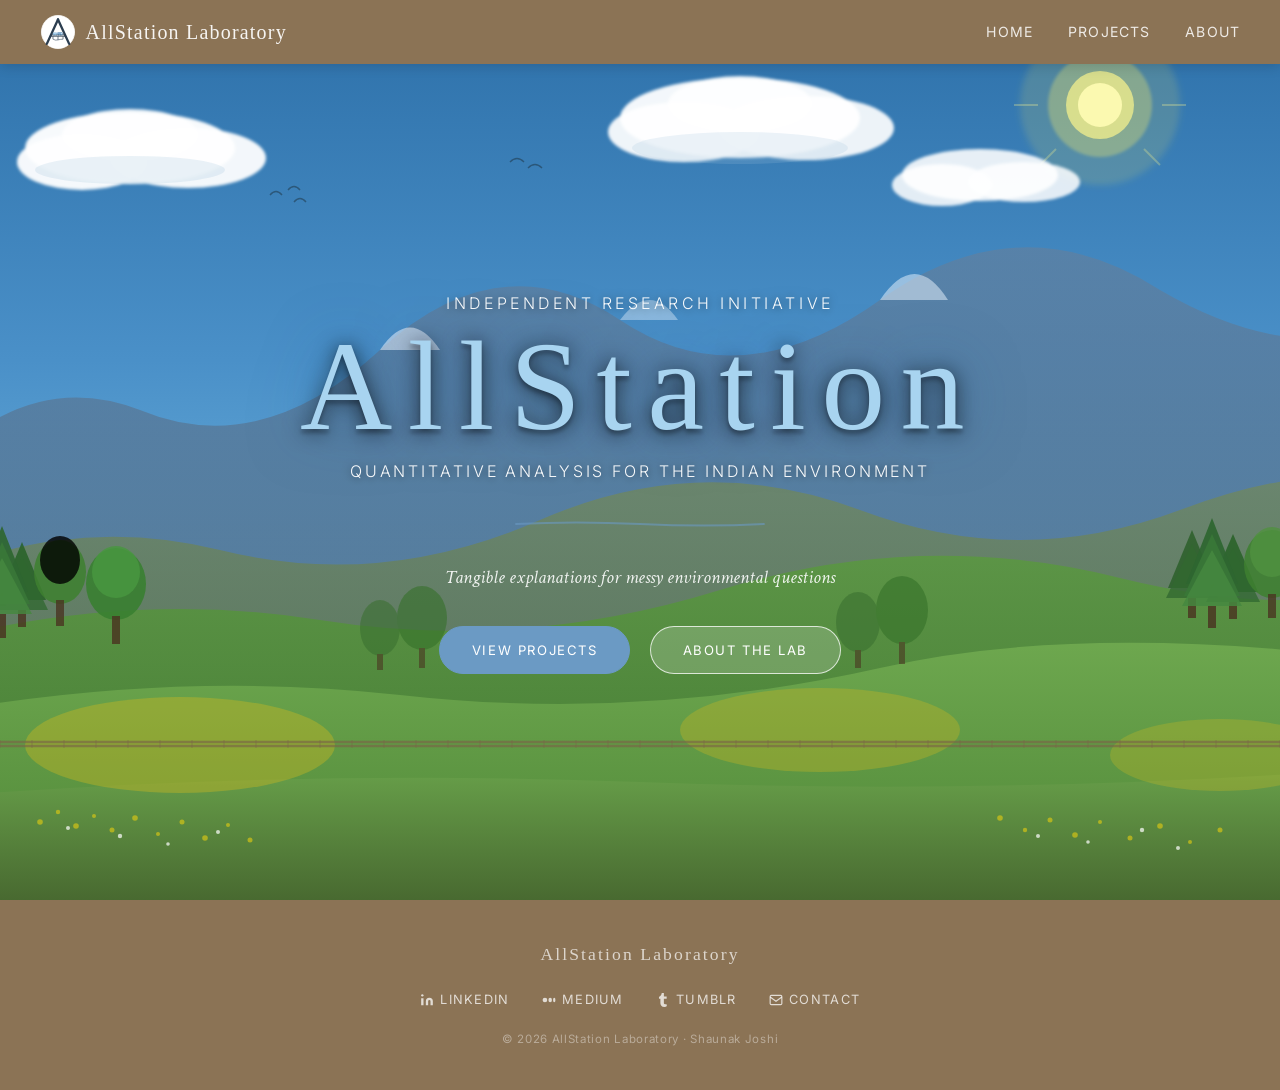
==== index.html @ c1045db7 "Initial commit - AllStation website" ====
<!DOCTYPE html>
<html lang="en">
<head>
  <meta charset="UTF-8">
  <meta name="viewport" content="width=device-width, initial-scale=1.0">
  <title>AllStation Laboratory — Quantitative Policy Analysis</title>
  <link rel="preconnect" href="https://fonts.googleapis.com">
  <link rel="preconnect" href="https://fonts.gstatic.com" crossorigin>
  <link href="https://fonts.googleapis.com/css2?family=Crimson+Text:ital,wght@0,400;0,600;1,400&family=Inter:wght@300;400;500&display=swap" rel="stylesheet">
  <style>/* ============================================
   ALLSTATION LABORATORY — Main Stylesheet
   ============================================ */

@import url('https://fonts.googleapis.com/css2?family=Crimson+Text:ital,wght@0,400;0,600;1,400&family=EB+Garamond:wght@300;400;500&family=Inter:wght@300;400;500&display=swap');

:root {
  --blue-primary:   #6B9AC4;
  --blue-light:     #A8C5E0;
  --blue-dark:      #4A7C9E;
  --blue-pale:      #E8F1F8;
  --brown-warm:     #8B7355;
  --brown-light:    #C4B5A0;
  --brown-pale:     #F5F0E8;
  --white:          #FFFFFF;
  --off-white:      #F8F9FA;
  --sand-beige:     #E8E3D5;
  --text-dark:      #2C3E50;
  --text-medium:    #546E7A;
  --text-light:     #7F9BA6;
  --nav-height:     64px;
  --max-width:      1200px;
  --radius:         8px;
  --shadow:         0 4px 20px rgba(0,0,0,0.08);
  --shadow-hover:   0 10px 32px rgba(107,154,196,0.22);
}

*, *::before, *::after { box-sizing: border-box; margin: 0; padding: 0; }
html { scroll-behavior: smooth; font-size: 16px; }
body {
  font-family: 'Crimson Text', Georgia, serif;
  color: var(--text-dark);
  background: transparent;
  overflow-x: hidden;
  line-height: 1.7;
}
a { color: inherit; text-decoration: none; }
img { max-width: 100%; display: block; }
::-webkit-scrollbar { width: 6px; }
::-webkit-scrollbar-track { background: var(--sand-beige); }
::-webkit-scrollbar-thumb { background: var(--blue-light); border-radius: 3px; }

/* ── NAVIGATION ── */
.navbar {
  position: fixed;
  top: 0; left: 0; right: 0;
  z-index: 100;
  height: var(--nav-height);
  background: var(--brown-warm);
  display: flex;
  align-items: center;
  justify-content: space-between;
  padding: 0 2.5rem;
  box-shadow: 0 2px 12px rgba(0,0,0,0.15);
}
.nav-logo {
  font-family: 'Times New Roman', serif;
  font-size: 1.25rem;
  font-weight: 400;
  color: rgba(255,255,255,0.92);
  letter-spacing: 0.06em;
  transition: opacity 0.3s;
}
.nav-logo:hover { opacity: 0.75; }
.nav-links { display: flex; gap: 2.2rem; align-items: center; }
.nav-links a {
  font-family: 'Inter', sans-serif;
  font-size: 0.88rem;
  font-weight: 400;
  letter-spacing: 0.08em;
  text-transform: uppercase;
  color: rgba(255,255,255,0.85);
  transition: color 0.25s;
  position: relative;
}
.nav-links a::after {
  content: '';
  position: absolute;
  bottom: -3px; left: 0; right: 0;
  height: 1px;
  background: rgba(255,255,255,0.6);
  transform: scaleX(0);
  transition: transform 0.25s;
}
.nav-links a:hover { color: #fff; }
.nav-links a:hover::after,
.nav-links a.active::after { transform: scaleX(1); }
.nav-links a.active { color: #fff; }
.hamburger { display: none; flex-direction: column; gap: 5px; cursor: pointer; padding: 4px; }
.hamburger span { display: block; width: 24px; height: 2px; background: rgba(255,255,255,0.9); border-radius: 2px; transition: all 0.3s; }
.hamburger.open span:nth-child(1) { transform: rotate(45deg) translate(5px, 5px); }
.hamburger.open span:nth-child(2) { opacity: 0; }
.hamburger.open span:nth-child(3) { transform: rotate(-45deg) translate(5px, -5px); }

/* ── LANDSCAPE BACKGROUND ── */
.landscape-bg {
  position: fixed; inset: 0; z-index: -2;
  background: linear-gradient(180deg,
    #b8d4e8 0%, #c9e0f0 15%,
    #d8ecd8 38%, #c8e0b8 55%,
    #b8d4a0 70%, #a8c888 85%, #98bc70 100%
  );
}
.landscape-svg {
  position: fixed; inset: 0; z-index: -1;
  width: 100%; height: 100%; opacity: 0.85;
}
.landscape-overlay {
  position: fixed; inset: 0; z-index: -1;
  background: rgba(0,0,0,0);
}

/* ── TRAIN ──
   Track sits at a fixed % from bottom.
   Train wheels sit ON the track (not above it).
   Home: track at 20% from bottom.
   Other pages: track at 10% from bottom.
*/
.train-track {
  position: fixed;
  left: 0; right: 0;
  height: 8px;
  z-index: 9;
  pointer-events: none;
}
/* train-container matches the track position exactly;
   the train SVG is positioned so wheels sit on the track line */
.train-container {
  position: fixed;
  left: 0;
  width: 100%;
  z-index: 10;
  pointer-events: none;
  overflow: hidden;
  /* height = train SVG height (75px) + a little room */
  height: 84px;
}
/* align bottom of train-container with top of track */
/* set per-page via inline style: bottom = track-bottom + 8px */

.train-wrapper {
  position: absolute;
  bottom: 0;           /* wheels at bottom of container = on the track */
  animation: trainJourney 16s ease-in-out forwards;
  opacity: 0;
}
@keyframes trainJourney {
  0%   { transform: translateX(-700px); opacity: 0; }
  4%   { opacity: 1; }
  93%  { opacity: 1; }
  100% { transform: translateX(calc(100vw + 700px)); opacity: 0; }
}

/* ── HOME HERO ── */
.home-page { min-height: 100vh; display: flex; flex-direction: column; }
.hero {
  flex: 1;
  display: flex; flex-direction: column;
  align-items: center; justify-content: center;
  min-height: 100vh;
  padding: var(--nav-height) 2rem 0;
  text-align: center;
  position: relative;
}
.hero-content {
  position: relative; z-index: 2;
  animation: fadeUp 1.2s ease both;
}
@keyframes fadeUp {
  from { opacity: 0; transform: translateY(28px); }
  to   { opacity: 1; transform: translateY(0); }
}
.allstation-title {
  font-family: 'Times New Roman', serif;
  font-size: clamp(4rem, 10vw, 8.5rem);
  font-weight: 300;
  color: #A8D4F0;
  letter-spacing: 0.12em;
  line-height: 1;
  margin-bottom: 0.5rem;
  text-shadow: 0 2px 20px rgba(0,0,0,0.7), 0 0 60px rgba(30,80,140,0.5), 0 4px 4px rgba(0,0,0,0.3);
}
.hero-subtitle {
  font-family: 'Inter', sans-serif;
  font-size: clamp(0.78rem, 1.8vw, 1rem);
  font-weight: 300;
  letter-spacing: 0.22em;
  text-transform: uppercase;
  color: rgba(255,255,255,0.95);
  text-shadow: 0 1px 8px rgba(0,0,0,0.55);
  margin-bottom: 0.35rem;
  animation: fadeUp 1.2s ease 0.2s both;
}
.hero-tagline {
  font-family: 'Crimson Text', serif;
  font-style: italic;
  font-size: 1.2rem;
  color: rgba(255,255,255,0.90);
  margin-top: 0.6rem;
  animation: fadeUp 1.2s ease 0.4s both;
}
.hero-divider { margin: 2rem auto; display: block; animation: fadeUp 1.2s ease 0.5s both; }
.hero-cta { display: flex; gap: 1.2rem; justify-content: center; flex-wrap: wrap; animation: fadeUp 1.2s ease 0.6s both; margin-top: 2rem; }
.btn {
  font-family: 'Inter', sans-serif;
  font-size: 0.82rem;
  letter-spacing: 0.12em;
  text-transform: uppercase;
  padding: 0.75rem 2rem;
  border-radius: 40px;
  border: 1.5px solid var(--blue-primary);
  transition: all 0.3s ease; cursor: pointer;
}
.btn-primary { background: var(--blue-primary); color: #fff; }
.btn-primary:hover { background: var(--blue-dark); border-color: var(--blue-dark); transform: translateY(-2px); box-shadow: 0 6px 18px rgba(107,154,196,0.4); }
.btn-secondary { background: rgba(255,255,255,0.18); color: #ffffff; border-color: rgba(255,255,255,0.75); backdrop-filter: blur(4px); }
.btn-secondary:hover { background: rgba(255,255,255,0.30); transform: translateY(-2px); border-color: #ffffff; }

/* ── PAGES ── */
.page-content { padding-top: calc(var(--nav-height) + 3rem); padding-bottom: 8rem; min-height: 100vh; }
.container {
  max-width: var(--max-width);
  margin: 0 auto;
  padding: 2.5rem 2.5rem 3rem;
  background: rgba(255,255,255,0.86);
  backdrop-filter: blur(10px);
  -webkit-backdrop-filter: blur(10px);
  border-radius: 14px;
  box-shadow: 0 6px 40px rgba(0,0,0,0.16);
}
.page-header { margin-bottom: 3.5rem; animation: fadeUp 0.8s ease both; }
.page-header h1 { font-family: 'Times New Roman', serif; font-size: clamp(2rem, 4vw, 3rem); font-weight: 400; color: var(--text-dark); margin-bottom: 0.5rem; }
.page-header .header-sub { font-family: 'Inter', sans-serif; font-size: 0.85rem; letter-spacing: 0.14em; text-transform: uppercase; color: var(--text-light); }
.wavy-underline { display: block; margin: 0.6rem 0 0; }

/* ── SECTION DIVIDER (for projects page sections) ── */
.section-divider {
  margin: 3.5rem 0 2.5rem;
  display: flex;
  align-items: center;
  gap: 1rem;
}
.section-divider h2 {
  font-family: 'Times New Roman', serif;
  font-size: clamp(1.4rem, 3vw, 2rem);
  font-weight: 400;
  color: var(--text-dark);
  white-space: nowrap;
}
.section-divider-line {
  flex: 1;
  height: 1px;
  background: linear-gradient(to right, var(--blue-light), transparent);
}
.section-tag {
  font-family: 'Inter', sans-serif;
  font-size: 0.7rem;
  letter-spacing: 0.14em;
  text-transform: uppercase;
  color: var(--blue-primary);
  background: var(--blue-pale);
  border: 1px solid var(--blue-light);
  padding: 0.2rem 0.65rem;
  border-radius: 20px;
}

/* ── PROJECT CARDS ── */
.projects-grid { display: grid; grid-template-columns: repeat(3, 1fr); gap: 2rem; }
.project-card {
  background: var(--white);
  border: 2px solid var(--blue-primary);
  border-radius: var(--radius);
  padding: 1.8rem;
  box-shadow: var(--shadow);
  transition: transform 0.3s ease, box-shadow 0.3s ease, border-color 0.3s;
  position: relative; overflow: hidden;
  animation: fadeUp 0.7s ease both;
}
.project-card::before {
  content: ''; position: absolute; inset: 0;
  background: linear-gradient(135deg, rgba(107,154,196,0.04) 0%, transparent 60%);
  pointer-events: none;
}
.project-card:hover { transform: translateY(-6px); box-shadow: var(--shadow-hover); border-color: var(--blue-dark); }
.project-image {
  width: 100%; height: 160px;
  background: var(--blue-pale); border-radius: 5px;
  margin-bottom: 1.2rem; overflow: hidden;
  display: flex; align-items: center; justify-content: center;
}
.project-image img { width: 100%; height: 100%; object-fit: cover; transition: transform 0.4s ease; }
.project-card:hover .project-image img { transform: scale(1.04); }
.project-meta { font-family: 'Inter', sans-serif; font-size: 0.72rem; letter-spacing: 0.12em; text-transform: uppercase; color: var(--blue-primary); margin-bottom: 0.5rem; }
.project-title { font-family: 'Times New Roman', serif; font-size: 1.12rem; font-weight: 400; color: var(--text-dark); margin-bottom: 0.7rem; line-height: 1.4; }
.project-summary { font-family: 'Crimson Text', serif; font-size: 0.98rem; color: var(--text-medium); line-height: 1.6; margin-bottom: 1rem; }
.project-finding { background: rgba(107,154,196,0.08); border-left: 3px solid var(--blue-primary); padding: 0.7rem 0.9rem; margin-bottom: 1.2rem; border-radius: 0 4px 4px 0; }
.project-finding strong { font-family: 'Inter', sans-serif; font-size: 0.7rem; letter-spacing: 0.1em; text-transform: uppercase; color: var(--blue-dark); display: block; margin-bottom: 0.25rem; }
.project-finding p { font-family: 'Crimson Text', serif; font-size: 0.95rem; color: var(--text-dark); line-height: 1.5; }
.read-more { font-family: 'Inter', sans-serif; font-size: 0.8rem; letter-spacing: 0.1em; text-transform: uppercase; color: var(--blue-dark); font-weight: 500; display: inline-flex; align-items: center; gap: 0.4rem; transition: gap 0.25s, color 0.25s; }
.read-more:hover { color: var(--blue-primary); gap: 0.7rem; }
.project-card.placeholder { border-style: dashed; border-color: var(--brown-light); background: var(--brown-pale); display: flex; flex-direction: column; align-items: center; justify-content: center; text-align: center; min-height: 280px; color: var(--text-light); }
.placeholder-icon { font-size: 2.5rem; margin-bottom: 1rem; opacity: 0.5; }
.project-card.placeholder .project-title { color: var(--text-light); font-style: italic; }

/* Article cards (slightly different style - warm toned) */
.articles-grid { display: grid; grid-template-columns: repeat(3, 1fr); gap: 1.6rem; }
.article-card {
  background: var(--white);
  border: 1.5px solid var(--brown-light);
  border-radius: var(--radius);
  padding: 1.5rem;
  box-shadow: 0 2px 12px rgba(0,0,0,0.06);
  transition: transform 0.3s ease, box-shadow 0.3s ease;
  animation: fadeUp 0.7s ease both;
}
.article-card:hover { transform: translateY(-4px); box-shadow: 0 8px 24px rgba(139,115,85,0.18); }
.article-meta { font-family: 'Inter', sans-serif; font-size: 0.7rem; letter-spacing: 0.12em; text-transform: uppercase; color: var(--brown-warm); margin-bottom: 0.5rem; }
.article-title { font-family: 'Times New Roman', serif; font-size: 1.08rem; font-weight: 400; color: var(--text-dark); margin-bottom: 0.6rem; line-height: 1.45; }
.article-summary { font-family: 'Crimson Text', serif; font-size: 0.95rem; color: var(--text-medium); line-height: 1.6; margin-bottom: 1rem; }
.article-link { font-family: 'Inter', sans-serif; font-size: 0.78rem; letter-spacing: 0.1em; text-transform: uppercase; color: var(--brown-warm); font-weight: 500; display: inline-flex; align-items: center; gap: 0.4rem; transition: gap 0.25s, color 0.25s; }
.article-link:hover { color: var(--text-dark); gap: 0.7rem; }

/* ── ABOUT PAGE ── */
.about-section { margin-bottom: 4rem; animation: fadeUp 0.8s ease both; }
.about-section h2 { font-family: 'Times New Roman', serif; font-size: clamp(1.6rem, 3vw, 2.2rem); font-weight: 400; color: var(--text-dark); margin-bottom: 0.4rem; }
.about-section p { font-family: 'Crimson Text', serif; font-size: 1.08rem; color: var(--text-medium); line-height: 1.85; max-width: 68ch; margin-bottom: 1.1rem; }
.about-divider { border: none; border-top: 1px solid var(--sand-beige); margin: 3.5rem 0; }
.about-creator { display: grid; grid-template-columns: 240px 1fr; gap: 3rem; align-items: start; }
.creator-photo { width: 100%; aspect-ratio: 3/4; border-radius: var(--radius); overflow: hidden; background: var(--blue-pale); border: 2px solid var(--blue-light); box-shadow: var(--shadow); display: flex; align-items: center; justify-content: center; }
.creator-photo img { width: 100%; height: 100%; object-fit: cover; }
.photo-placeholder { font-size: 4rem; opacity: 0.35; user-select: none; }
.creator-links { display: flex; flex-direction: column; gap: 0.5rem; margin-top: 1.5rem; }
.creator-link { font-family: 'Inter', sans-serif; font-size: 0.82rem; letter-spacing: 0.06em; color: var(--blue-dark); display: flex; align-items: center; gap: 0.5rem; transition: color 0.2s, gap 0.2s; }
.creator-link:hover { color: var(--blue-primary); gap: 0.8rem; }
.highlight-box { background: var(--blue-pale); border: 1px solid var(--blue-light); border-radius: var(--radius); padding: 1.2rem 1.5rem; margin: 1.5rem 0; }
.highlight-box p { font-style: italic; color: var(--blue-dark); margin: 0; }

/* ── FOOTER ── */
.footer { background: var(--brown-warm); color: rgba(255,255,255,0.85); padding: 2.5rem 2rem; text-align: center; position: relative; z-index: 5; }
.footer-inner { max-width: var(--max-width); margin: 0 auto; display: flex; flex-direction: column; align-items: center; gap: 1.2rem; }
.footer-brand { font-family: 'Times New Roman', serif; font-size: 1.1rem; letter-spacing: 0.12em; color: rgba(255,255,255,0.7); }
.social-links { display: flex; gap: 2rem; align-items: center; flex-wrap: wrap; justify-content: center; }
.social-links a { font-family: 'Inter', sans-serif; font-size: 0.8rem; letter-spacing: 0.1em; text-transform: uppercase; color: rgba(255,255,255,0.75); display: flex; align-items: center; gap: 0.4rem; transition: color 0.25s; }
.social-links a:hover { color: #fff; }
.footer-copy { font-family: 'Inter', sans-serif; font-size: 0.72rem; letter-spacing: 0.06em; color: rgba(255,255,255,0.4); }

/* ── SCROLL REVEAL ── */
.reveal { opacity: 0; transform: translateY(20px); transition: opacity 0.7s ease, transform 0.7s ease; }
.reveal.visible { opacity: 1; transform: translateY(0); }

/* ── RESPONSIVE ── */
@media (max-width: 1024px) {
  .projects-grid { grid-template-columns: repeat(2, 1fr); }
  .articles-grid  { grid-template-columns: repeat(2, 1fr); }
  .about-creator  { grid-template-columns: 200px 1fr; gap: 2rem; }
}
@media (max-width: 768px) {
  .nav-links { display: none; position: fixed; top: var(--nav-height); left: 0; right: 0; background: var(--brown-warm); flex-direction: column; padding: 1.5rem 2rem; gap: 1.5rem; box-shadow: 0 8px 20px rgba(0,0,0,0.15); }
  .nav-links.open { display: flex; }
  .hamburger { display: flex; }
  .projects-grid { grid-template-columns: 1fr; }
  .articles-grid  { grid-template-columns: 1fr; }
  .about-creator  { grid-template-columns: 1fr; }
  .creator-photo  { width: 160px; aspect-ratio: 1/1; margin: 0 auto; }
}
@media (max-width: 480px) {
  .hero-cta { flex-direction: column; align-items: center; }
  .btn { width: 100%; max-width: 240px; text-align: center; justify-content: center; }
  .navbar { padding: 0 1.2rem; }
  .container { padding: 0 1.2rem; }
  .page-content { padding-top: calc(var(--nav-height) + 2rem); }
}

/* ── TRAIN FIXES ── */
/* Track: fixed only on homepage; absolute (at page bottom) on inner pages.
   Controlled via .track-fixed vs .track-absolute classes. */
.train-track {
  left: 0; right: 0;
  height: 8px;
  z-index: 9;
  pointer-events: none;
}
.track-fixed   { position: fixed;    bottom: 18%; }
.track-absolute { position: absolute; bottom: 100px; }  /* sits above footer */

/* Train container always matches track */
.train-container {
  left: 0; width: 100%;
  z-index: 10; pointer-events: none;
  overflow: visible;   /* allow SVG shadow to show */
  height: 90px;
}
.train-fixed    { position: fixed;    bottom: calc(18% + 8px); }
.train-absolute { position: absolute; bottom: 108px; }

/* Wrapper starts hidden, JS drives it */
.train-wrapper {
  position: absolute;
  bottom: 0;
  left: 0;
  will-change: transform;
  /* NO CSS animation here — JS handles it via requestAnimationFrame */
}

/* Richer landscape overlay — less washed out */
.landscape-overlay {
  position: fixed; inset: 0; z-index: -1;
  background: rgba(0,0,0,0);
}
</style>
</head>
<body style="overflow:hidden;height:100vh">
  <div class="landscape-bg" style="background:linear-gradient(180deg,#1A5490 0%,#3278B8 18%,#60A045 42%,#4A8830 62%,#387020 80%,#285810 100%)"></div>
  <svg class="landscape-svg" viewBox="0 0 1440 900" preserveAspectRatio="xMidYMid slice"
       xmlns="http://www.w3.org/2000/svg" style="opacity:1">
    <defs>
      <linearGradient id="skyG" x1="0" y1="0" x2="0" y2="1">
        <stop offset="0%"   stop-color="#2C6FA8"/>
        <stop offset="40%"  stop-color="#4A90C8"/>
        <stop offset="75%"  stop-color="#72B8E0"/>
        <stop offset="100%" stop-color="#A8D4B8"/>
      </linearGradient>
      <linearGradient id="mtn1" x1="0" y1="0" x2="0" y2="1">
        <stop offset="0%"   stop-color="#6080A0"/>
        <stop offset="100%" stop-color="#405870"/>
      </linearGradient>
      <linearGradient id="mtn2" x1="0" y1="0" x2="0" y2="1">
        <stop offset="0%"   stop-color="#708860"/>
        <stop offset="100%" stop-color="#506840"/>
      </linearGradient>
      <linearGradient id="hill1" x1="0" y1="0" x2="0" y2="1">
        <stop offset="0%"   stop-color="#5A9840"/>
        <stop offset="100%" stop-color="#3D7828"/>
      </linearGradient>
      <linearGradient id="hill2" x1="0" y1="0" x2="0" y2="1">
        <stop offset="0%"   stop-color="#70AA50"/>
        <stop offset="100%" stop-color="#508838"/>
      </linearGradient>
      <linearGradient id="fgrd" x1="0" y1="0" x2="0" y2="1">
        <stop offset="0%"   stop-color="#68A04A"/>
        <stop offset="100%" stop-color="#486830"/>
      </linearGradient>
      <filter id="sfblur"><feGaussianBlur stdDeviation="1.5"/></filter>
      <filter id="mblur"><feGaussianBlur stdDeviation="3"/></filter>
    </defs>

    <!-- SKY -->
    <rect width="1440" height="900" fill="url(#skyG)"/>

    <!-- SUN -->
    <circle cx="1180" cy="105" r="80" fill="rgba(255,235,80,0.14)" filter="url(#mblur)"/>
    <circle cx="1180" cy="105" r="52" fill="rgba(255,240,100,0.30)" filter="url(#sfblur)"/>
    <circle cx="1180" cy="105" r="34" fill="rgba(255,248,140,0.68)"/>
    <circle cx="1180" cy="105" r="22" fill="rgba(255,252,180,0.90)"/>
    <!-- Sun rays -->
    <g stroke="rgba(255,248,140,0.28)" stroke-width="2" transform="translate(1180,105)">
      <line x1="0" y1="-62" x2="0" y2="-85"/>
      <line x1="44" y1="-44" x2="60" y2="-60"/>
      <line x1="62" y1="0"  x2="86" y2="0"/>
      <line x1="44" y1="44" x2="60" y2="60"/>
      <line x1="-44" y1="44" x2="-60" y2="60"/>
      <line x1="-62" y1="0" x2="-86" y2="0"/>
      <line x1="-44" y1="-44" x2="-60" y2="-60"/>
    </g>

    <!-- CLOUDS — crisp, bright, well-defined -->
    <g filter="url(#sfblur)">
      <!-- Cloud A: large left -->
      <ellipse cx="210" cy="148" rx="105" ry="36" fill="white" opacity="0.96"/>
      <ellipse cx="162" cy="162" rx="65"  ry="28" fill="white" opacity="0.95"/>
      <ellipse cx="268" cy="158" rx="78"  ry="30" fill="white" opacity="0.94"/>
      <ellipse cx="210" cy="135" rx="68"  ry="26" fill="white" opacity="0.90"/>
      <!-- Cloud B: right of centre -->
      <ellipse cx="820" cy="118" rx="120" ry="40" fill="white" opacity="0.94"/>
      <ellipse cx="764" cy="132" rx="76"  ry="30" fill="white" opacity="0.92"/>
      <ellipse cx="886" cy="128" rx="88"  ry="32" fill="white" opacity="0.91"/>
      <ellipse cx="820" cy="104" rx="72"  ry="28" fill="white" opacity="0.88"/>
      <!-- Cloud C: far right smaller -->
      <ellipse cx="1060" cy="175" rx="78" ry="26" fill="white" opacity="0.88"/>
      <ellipse cx="1022" cy="185" rx="50" ry="21" fill="white" opacity="0.86"/>
      <ellipse cx="1104" cy="182" rx="56" ry="20" fill="white" opacity="0.85"/>
    </g>
    <!-- Cloud shadow/depth (unblurred base) -->
    <ellipse cx="210" cy="170" rx="95" ry="14" fill="rgba(160,195,220,0.22)"/>
    <ellipse cx="820" cy="148" rx="108" ry="16" fill="rgba(160,195,220,0.20)"/>

    <!-- DISTANT MOUNTAINS -->
    <path d="M-20 510 Q90 360 220 410 Q340 460 460 350 Q580 240 700 320
             Q820 400 960 300 Q1100 200 1240 290 Q1360 360 1460 330 L1460 900 L-20 900 Z"
          fill="url(#mtn1)" opacity="0.72"/>
    <!-- Snow caps -->
    <path d="M460 350 Q490 305 520 350 Z" fill="rgba(235,245,255,0.55)"/>
    <path d="M960 300 Q995 248 1028 300 Z" fill="rgba(235,245,255,0.50)"/>
    <path d="M700 320 Q730 280 758 320 Z" fill="rgba(235,245,255,0.40)"/>

    <!-- MIDDLE HILLS -->
    <path d="M-20 590 Q140 510 300 550 Q460 590 620 520 Q780 450 940 510
             Q1100 570 1260 510 Q1380 465 1460 480 L1460 900 L-20 900 Z"
          fill="url(#mtn2)" opacity="0.78"/>
    <path d="M-20 650 Q200 588 400 620 Q600 652 800 590 Q1000 528 1200 578
             Q1350 615 1460 590 L1460 900 L-20 900 Z"
          fill="url(#hill1)" opacity="0.85"/>

    <!-- FOREGROUND HILLS -->
    <path d="M-20 720 Q240 668 480 695 Q720 722 960 668 Q1160 622 1460 660
             L1460 900 L-20 900 Z"
          fill="url(#hill2)" opacity="0.90"/>

    <!-- GROUND -->
    <path d="M-20 800 Q360 768 720 782 Q1080 796 1460 768 L1460 900 L-20 900 Z"
          fill="url(#fgrd)" opacity="0.95"/>

    <!-- WILDFLOWER FIELDS (deeper yellow) -->
    <ellipse cx="260"  cy="745" rx="155" ry="48" fill="rgba(210,185,30,0.38)"/>
    <ellipse cx="900"  cy="730" rx="140" ry="42" fill="rgba(210,185,30,0.32)"/>
    <ellipse cx="1300" cy="755" rx="110" ry="36" fill="rgba(210,185,30,0.28)"/>
    <!-- Wildflower texture: dots -->
    <g fill="rgba(220,200,20,0.65)">
      <circle cx="120" cy="822" r="2.8"/><circle cx="138" cy="812" r="2.2"/>
      <circle cx="156" cy="826" r="2.8"/><circle cx="174" cy="816" r="2"/>
      <circle cx="192" cy="830" r="2.5"/><circle cx="215" cy="818" r="2.8"/>
      <circle cx="238" cy="834" r="2"/><circle cx="262" cy="822" r="2.5"/>
      <circle cx="285" cy="838" r="2.8"/><circle cx="308" cy="825" r="2"/>
      <circle cx="330" cy="840" r="2.5"/><circle cx="1080" cy="818" r="2.8"/>
      <circle cx="1105" cy="830" r="2.2"/><circle cx="1130" cy="820" r="2.5"/>
      <circle cx="1155" cy="835" r="2.8"/><circle cx="1180" cy="822" r="2"/>
      <circle cx="1210" cy="838" r="2.5"/><circle cx="1240" cy="826" r="2.8"/>
      <circle cx="1270" cy="842" r="2"/><circle cx="1300" cy="830" r="2.5"/>
    </g>
    <g fill="rgba(255,255,255,0.70)">
      <circle cx="148" cy="828" r="2"/><circle cx="200" cy="836" r="2.2"/>
      <circle cx="248" cy="844" r="1.8"/><circle cx="298" cy="832" r="2"/>
      <circle cx="1118" cy="836" r="2"/><circle cx="1168" cy="842" r="1.8"/>
      <circle cx="1222" cy="830" r="2.2"/><circle cx="1258" cy="848" r="2"/>
    </g>

    <!-- LEFT TREE CLUSTER (detailed) -->
    <g transform="translate(40,548)">
      <!-- Background pines -->
      <polygon points="22,-10 44,48 0,48"    fill="#2A5E28" opacity="0.82"/>
      <polygon points="22,4   46,58 -2,58"   fill="#336830" opacity="0.78"/>
      <rect x="18" y="58" width="8" height="20" fill="#4A3220" opacity="0.80"/>
      <polygon points="62,-6  86,52 38,52"   fill="#246022" opacity="0.80"/>
      <polygon points="62,8   88,62 36,62"   fill="#306830" opacity="0.76"/>
      <rect x="58" y="62" width="8" height="17" fill="#4A3220" opacity="0.80"/>
      <!-- Tall foreground pine -->
      <polygon points="42,-22 68,44 16,44"   fill="#2E6630" opacity="0.92"/>
      <polygon points="42,-6  70,56 14,56"   fill="#3A7838" opacity="0.88"/>
      <polygon points="42,10  72,66 12,66"   fill="#468840" opacity="0.84"/>
      <rect x="38" y="66" width="8" height="24" fill="#4A3220" opacity="0.82"/>
      <!-- Deciduous -->
      <ellipse cx="100" cy="24" rx="26" ry="32" fill="#3E8030" opacity="0.86"/>
      <ellipse cx="100" cy="12" rx="20" ry="24" fill="#50924" opacity="0.80"/>
      <rect x="96" y="52" width="8" height="26" fill="#4A3220" opacity="0.78"/>
    </g>
    <g transform="translate(168,562)">
      <ellipse cx="28" cy="22" rx="30" ry="36" fill="#388030" opacity="0.88"/>
      <ellipse cx="28" cy="10" rx="24" ry="26" fill="#489840" opacity="0.82"/>
      <rect x="24" y="54" width="8" height="28" fill="#4A3220" opacity="0.80"/>
    </g>

    <!-- RIGHT TREE CLUSTER -->
    <g transform="translate(1248,538)">
      <polygon points="24,-8  48,50 0,50"    fill="#2A5E28" opacity="0.82"/>
      <polygon points="24,6   50,60 -2,60"   fill="#336830" opacity="0.78"/>
      <rect x="20" y="60" width="8" height="20" fill="#4A3220" opacity="0.80"/>
      <polygon points="65,-4  90,54 40,54"   fill="#246022" opacity="0.80"/>
      <polygon points="65,10  92,64 38,64"   fill="#306830" opacity="0.76"/>
      <rect x="61" y="64" width="8" height="17" fill="#4A3220" opacity="0.80"/>
      <polygon points="44,-20 70,46 18,46"   fill="#2E6630" opacity="0.92"/>
      <polygon points="44,-4  72,58 16,58"   fill="#3A7838" opacity="0.88"/>
      <polygon points="44,12  74,68 14,68"   fill="#468840" opacity="0.84"/>
      <rect x="40" y="68" width="8" height="22" fill="#4A3220" opacity="0.82"/>
      <ellipse cx="104" cy="26" rx="28" ry="34" fill="#3E8030" opacity="0.86"/>
      <ellipse cx="104" cy="14" rx="22" ry="25" fill="#509240" opacity="0.80"/>
      <rect x="100" y="56" width="8" height="24" fill="#4A3220" opacity="0.78"/>
    </g>
    <g transform="translate(1368,558)">
      <ellipse cx="24" cy="20" rx="26" ry="32" fill="#388030" opacity="0.88"/>
      <ellipse cx="24" cy="9"  rx="20" ry="23" fill="#489840" opacity="0.82"/>
      <rect x="20" y="48" width="8" height="26" fill="#4A3220" opacity="0.80"/>
    </g>

    <!-- MID-DISTANCE TREES (hazy silhouettes) -->
    <g opacity="0.58">
      <ellipse cx="460" cy="628" rx="20" ry="28" fill="#3A7030"/>
      <rect x="457" y="654" width="6" height="16" fill="#4A3220"/>
      <ellipse cx="502" cy="618" rx="25" ry="32" fill="#347028"/>
      <rect x="499" y="648" width="6" height="20" fill="#4A3220"/>
      <ellipse cx="938" cy="622" rx="22" ry="30" fill="#3A7030"/>
      <rect x="935" y="650" width="6" height="18" fill="#4A3220"/>
      <ellipse cx="982" cy="610" rx="26" ry="34" fill="#347028"/>
      <rect x="979" y="642" width="6" height="22" fill="#4A3220"/>
    </g>

    <!-- BIRDS -->
    <g stroke="#1A2830" stroke-width="1.4" fill="none" opacity="0.45">
      <path d="M350 195 Q356 188 362 195"/>
      <path d="M368 190 Q374 183 380 190"/>
      <path d="M374 202 Q380 195 386 202"/>
      <path d="M590 162 Q597 155 604 162"/>
      <path d="M608 168 Q615 161 622 168"/>
    </g>
  </svg>
  <div class="landscape-overlay"></div>
  <nav class="navbar">
    <a class="nav-logo" href="index.html" style="display:flex;align-items:center;gap:0.6rem;">
      <svg xmlns="http://www.w3.org/2000/svg" viewBox="0 0 100 100" width="36" height="36" style="flex-shrink:0">
          <circle cx="50" cy="50" r="46" fill="white" stroke="rgba(255,255,255,0.85)" stroke-width="2.5"/>
          <line x1="50" y1="15" x2="19" y2="83" stroke="#2C3E50" stroke-width="6.5" stroke-linecap="round"/>
          <line x1="50" y1="15" x2="81" y2="83" stroke="#2C3E50" stroke-width="6.5" stroke-linecap="round"/>
          <line x1="29" y1="58" x2="71" y2="58" stroke="#2C3E50" stroke-width="2.5" stroke-linecap="round"/>
          <line x1="29" y1="62" x2="71" y2="62" stroke="#2C3E50" stroke-width="2" stroke-linecap="round"/>
          <line x1="36" y1="62" x2="36" y2="70" stroke="#2C3E50" stroke-width="1.8"/>
          <line x1="50" y1="62" x2="50" y2="72" stroke="#2C3E50" stroke-width="1.8"/>
          <line x1="64" y1="62" x2="64" y2="70" stroke="#2C3E50" stroke-width="1.8"/>
          <path d="M36 70 Q43 74 50 72 Q57 70 64 70" fill="none" stroke="#2C3E50" stroke-width="1.5"/>
          <rect x="48" y="51" width="14" height="7" rx="1.5" fill="#6B9AC4"/>
          <path d="M62 52.5 Q65 54.5 65 55 Q65 55.5 62 57.5 Z" fill="#5888B0"/>
          <rect x="58" y="52.5" width="3.5" height="3.5" rx="0.8" fill="rgba(200,235,255,0.85)"/>
          <rect x="48" y="54.5" width="14" height="1.2" fill="rgba(255,255,255,0.4)"/>
          <circle cx="52" cy="58" r="1.5" fill="#3A6280"/>
          <circle cx="58" cy="58" r="1.5" fill="#3A6280"/>
          <rect x="36" y="51.5" width="11" height="6.5" rx="1.2" fill="#90BADA"/>
          <rect x="38" y="52.8" width="3" height="3" rx="0.6" fill="rgba(200,235,255,0.75)"/>
          <rect x="42.5" y="52.8" width="3" height="3" rx="0.6" fill="rgba(200,235,255,0.75)"/>
          <circle cx="39" cy="58" r="1.4" fill="#3A6280"/>
          <circle cx="45" cy="58" r="1.4" fill="#3A6280"/>
          <rect x="47" y="54.2" width="1" height="1.8" rx="0.3" fill="#5A8AB8"/>
        </svg>
      <span>AllStation Laboratory</span>
    </a>
    <div class="nav-links">
      <a href="index.html">Home</a>
      <a href="projects.html">Projects</a>
      <a href="about.html">About</a>
    </div>
    <div class="hamburger" aria-label="Menu" role="button" tabindex="0">
      <span></span><span></span><span></span>
    </div>
  </nav>
  <div class="train-track track-fixed">
    <svg viewBox="0 0 1440 8" preserveAspectRatio="none"
         xmlns="http://www.w3.org/2000/svg" width="100%" height="8">
      <line x1="0" y1="2" x2="1440" y2="2" stroke="#7A6548" stroke-width="2.5" opacity="0.65"/>
      <line x1="0" y1="6" x2="1440" y2="6" stroke="#7A6548" stroke-width="2.5" opacity="0.65"/>
      <g stroke="#7A6548" stroke-width="1.5" opacity="0.4">
        <line x1="0" y1="0" x2="0" y2="8"/>
        <line x1="36" y1="0" x2="36" y2="8"/>
        <line x1="72" y1="0" x2="72" y2="8"/>
        <line x1="108" y1="0" x2="108" y2="8"/>
        <line x1="144" y1="0" x2="144" y2="8"/>
        <line x1="180" y1="0" x2="180" y2="8"/>
        <line x1="216" y1="0" x2="216" y2="8"/>
        <line x1="252" y1="0" x2="252" y2="8"/>
        <line x1="288" y1="0" x2="288" y2="8"/>
        <line x1="324" y1="0" x2="324" y2="8"/>
        <line x1="360" y1="0" x2="360" y2="8"/>
        <line x1="396" y1="0" x2="396" y2="8"/>
        <line x1="432" y1="0" x2="432" y2="8"/>
        <line x1="468" y1="0" x2="468" y2="8"/>
        <line x1="504" y1="0" x2="504" y2="8"/>
        <line x1="540" y1="0" x2="540" y2="8"/>
        <line x1="576" y1="0" x2="576" y2="8"/>
        <line x1="612" y1="0" x2="612" y2="8"/>
        <line x1="648" y1="0" x2="648" y2="8"/>
        <line x1="684" y1="0" x2="684" y2="8"/>
        <line x1="720" y1="0" x2="720" y2="8"/>
        <line x1="756" y1="0" x2="756" y2="8"/>
        <line x1="792" y1="0" x2="792" y2="8"/>
        <line x1="828" y1="0" x2="828" y2="8"/>
        <line x1="864" y1="0" x2="864" y2="8"/>
        <line x1="900" y1="0" x2="900" y2="8"/>
        <line x1="936" y1="0" x2="936" y2="8"/>
        <line x1="972" y1="0" x2="972" y2="8"/>
        <line x1="1008" y1="0" x2="1008" y2="8"/>
        <line x1="1044" y1="0" x2="1044" y2="8"/>
        <line x1="1080" y1="0" x2="1080" y2="8"/>
        <line x1="1116" y1="0" x2="1116" y2="8"/>
        <line x1="1152" y1="0" x2="1152" y2="8"/>
        <line x1="1188" y1="0" x2="1188" y2="8"/>
        <line x1="1224" y1="0" x2="1224" y2="8"/>
        <line x1="1260" y1="0" x2="1260" y2="8"/>
        <line x1="1296" y1="0" x2="1296" y2="8"/>
        <line x1="1332" y1="0" x2="1332" y2="8"/>
        <line x1="1368" y1="0" x2="1368" y2="8"/>
        <line x1="1404" y1="0" x2="1404" y2="8"/>
        <line x1="1440" y1="0" x2="1440" y2="8"/>
      </g>
    </svg>
  </div>
  <div class="train-container train-fixed">
    <div class="train-wrapper">
      <svg viewBox="0 0 520 75" width="520" height="75"
           xmlns="http://www.w3.org/2000/svg" style="overflow:visible">
        <!-- Drop shadow under whole train -->
        <ellipse cx="260" cy="74" rx="240" ry="4.5" fill="rgba(0,0,0,0.12)"/>

        <!-- ══ LOCOMOTIVE (x=372 → x=518) ══ -->
        <rect x="372" y="10" width="130" height="48" rx="6" fill="#5A8AB8"/>
        <!-- Nose -->
        <path d="M502 14 Q526 28 526 34 Q526 42 502 56 Z" fill="#4A7CAA"/>
        <!-- Cab window -->
        <rect x="488" y="16" width="14" height="20" rx="3"
              fill="rgba(195,228,255,0.82)" stroke="rgba(255,255,255,0.55)" stroke-width="1.2"/>
        <!-- Body stripe -->
        <rect x="372" y="33" width="130" height="6" rx="1" fill="rgba(255,255,255,0.30)"/>
        <!-- Headlight -->
        <circle cx="524" cy="32" r="5" fill="rgba(255,244,170,0.95)"/>
        <circle cx="524" cy="32" r="3" fill="rgba(255,252,210,1)"/>
        <!-- Pantograph -->
        <line x1="418" y1="10" x2="406" y2="1" stroke="rgba(255,255,255,0.7)" stroke-width="2"/>
        <line x1="418" y1="10" x2="430" y2="1" stroke="rgba(255,255,255,0.7)" stroke-width="2"/>
        <line x1="406" y1="1"  x2="430" y2="1" stroke="rgba(255,255,255,0.8)" stroke-width="2"/>
        <!-- Underframe -->
        <rect x="374" y="55" width="126" height="7" rx="2" fill="#3D6A9A"/>
        <!-- Loco wheels — bottom of wheel at y=72 → center y=63, r=9 -->
        <circle cx="396" cy="63" r="10" fill="#2E5272" stroke="rgba(255,255,255,0.28)" stroke-width="2"/>
        <circle cx="396" cy="63" r="4.5" fill="#5A8AB8"/>
        <circle cx="480" cy="63" r="10" fill="#2E5272" stroke="rgba(255,255,255,0.28)" stroke-width="2"/>
        <circle cx="480" cy="63" r="4.5" fill="#5A8AB8"/>
        <!-- Coupling right to loco -->
        <rect x="368" y="33" width="4" height="6" rx="1" fill="#6A90B5"/>

        <!-- ══ CARRIAGE 1 (x=248 → x=364) ══ -->
        <rect x="250" y="13" width="114" height="44" rx="4" fill="#90BADA"/>
        <rect x="257" y="20" width="18" height="16" rx="2"
              fill="rgba(195,228,255,0.74)" stroke="rgba(255,255,255,0.5)" stroke-width="1"/>
        <rect x="281" y="20" width="18" height="16" rx="2"
              fill="rgba(195,228,255,0.74)" stroke="rgba(255,255,255,0.5)" stroke-width="1"/>
        <rect x="305" y="20" width="18" height="16" rx="2"
              fill="rgba(195,228,255,0.74)" stroke="rgba(255,255,255,0.5)" stroke-width="1"/>
        <rect x="329" y="20" width="16" height="16" rx="2"
              fill="rgba(195,228,255,0.65)" stroke="rgba(255,255,255,0.4)" stroke-width="1"/>
        <rect x="250" y="37" width="114" height="5" rx="1" fill="rgba(90,138,184,0.45)"/>
        <rect x="252" y="54" width="110" height="6" rx="2" fill="#70A2C2"/>
        <circle cx="272" cy="64" r="9" fill="#2E5272" stroke="rgba(255,255,255,0.25)" stroke-width="1.8"/>
        <circle cx="272" cy="64" r="4" fill="#5A8AB8"/>
        <circle cx="344" cy="64" r="9" fill="#2E5272" stroke="rgba(255,255,255,0.25)" stroke-width="1.8"/>
        <circle cx="344" cy="64" r="4" fill="#5A8AB8"/>
        <rect x="246" y="34" width="4" height="6" rx="1" fill="#6A90B5"/>

        <!-- ══ CARRIAGE 2 (x=128 → x=244) ══ -->
        <rect x="130" y="13" width="114" height="44" rx="4" fill="#90BADA"/>
        <rect x="137" y="20" width="18" height="16" rx="2"
              fill="rgba(195,228,255,0.74)" stroke="rgba(255,255,255,0.5)" stroke-width="1"/>
        <rect x="161" y="20" width="18" height="16" rx="2"
              fill="rgba(195,228,255,0.74)" stroke="rgba(255,255,255,0.5)" stroke-width="1"/>
        <rect x="185" y="20" width="18" height="16" rx="2"
              fill="rgba(195,228,255,0.74)" stroke="rgba(255,255,255,0.5)" stroke-width="1"/>
        <rect x="209" y="20" width="16" height="16" rx="2"
              fill="rgba(195,228,255,0.65)" stroke="rgba(255,255,255,0.4)" stroke-width="1"/>
        <rect x="130" y="37" width="114" height="5" rx="1" fill="rgba(90,138,184,0.45)"/>
        <rect x="132" y="54" width="110" height="6" rx="2" fill="#70A2C2"/>
        <circle cx="152" cy="64" r="9" fill="#2E5272" stroke="rgba(255,255,255,0.25)" stroke-width="1.8"/>
        <circle cx="152" cy="64" r="4" fill="#5A8AB8"/>
        <circle cx="224" cy="64" r="9" fill="#2E5272" stroke="rgba(255,255,255,0.25)" stroke-width="1.8"/>
        <circle cx="224" cy="64" r="4" fill="#5A8AB8"/>
        <rect x="126" y="34" width="4" height="6" rx="1" fill="#6A90B5"/>

        <!-- ══ CARRIAGE 3 / TAIL (x=6 → x=122) ══ -->
        <rect x="8" y="13" width="114" height="44" rx="4" fill="#88B4D4"/>
        <!-- Rounded tail end -->
        <path d="M8 13 Q-8 13 -8 35 Q-8 57 8 57 Z" fill="#78A8CC"/>
        <rect x="15" y="20" width="18" height="16" rx="2"
              fill="rgba(195,228,255,0.74)" stroke="rgba(255,255,255,0.5)" stroke-width="1"/>
        <rect x="39" y="20" width="18" height="16" rx="2"
              fill="rgba(195,228,255,0.74)" stroke="rgba(255,255,255,0.5)" stroke-width="1"/>
        <rect x="63" y="20" width="18" height="16" rx="2"
              fill="rgba(195,228,255,0.74)" stroke="rgba(255,255,255,0.5)" stroke-width="1"/>
        <rect x="87" y="20" width="16" height="16" rx="2"
              fill="rgba(195,228,255,0.65)" stroke="rgba(255,255,255,0.4)" stroke-width="1"/>
        <rect x="8"  y="37" width="114" height="5" rx="1" fill="rgba(90,138,184,0.45)"/>
        <rect x="10" y="54" width="110" height="6" rx="2" fill="#68A0C0"/>
        <circle cx="30"  cy="64" r="9" fill="#2E5272" stroke="rgba(255,255,255,0.25)" stroke-width="1.8"/>
        <circle cx="30"  cy="64" r="4" fill="#5A8AB8"/>
        <circle cx="102" cy="64" r="9" fill="#2E5272" stroke="rgba(255,255,255,0.25)" stroke-width="1.8"/>
        <circle cx="102" cy="64" r="4" fill="#5A8AB8"/>
      </svg>
    </div>
  </div>
  <main class="hero">
    <div class="hero-content">
      <p class="hero-subtitle">Independent Research Initiative</p>
      <h1 class="allstation-title">AllStation</h1>
      <p class="hero-subtitle" style="margin-top:0.3rem;letter-spacing:0.18em;">
        Quantitative Analysis for the Indian Environment
      </p>
      <svg class="hero-divider" viewBox="0 0 260 12" width="260" height="12">
        <path d="M 6 6 Q 65 3, 130 6 T 254 6" stroke="#6B9AC4" stroke-width="1.8"
              fill="none" stroke-linecap="round" opacity="0.6"/>
      </svg>
      <p class="hero-tagline">Tangible explanations for messy environmental questions</p>
      <div class="hero-cta">
        <a href="projects.html" class="btn btn-primary">View Projects</a>
        <a href="about.html"    class="btn btn-secondary">About the Lab</a>
      </div>
    </div>
  </main>
  <footer class="footer">
    <div class="footer-inner">
      <span class="footer-brand">AllStation Laboratory</span>
      <div class="social-links">
        <a href="https://www.linkedin.com/in/shaunak-joshi-84492a279/" target="_blank" rel="noopener">
          <svg width="14" height="14" viewBox="0 0 24 24" fill="currentColor"><path d="M16 8a6 6 0 016 6v7h-4v-7a2 2 0 00-2-2 2 2 0 00-2 2v7h-4v-7a6 6 0 016-6zM2 9h4v12H2z"/><circle cx="4" cy="4" r="2"/></svg>
          LinkedIn
        </a>
        <a href="https://medium.com/@shaunak.joshi_62540" target="_blank" rel="noopener">
          <svg width="14" height="14" viewBox="0 0 24 24" fill="currentColor"><circle cx="5" cy="12" r="4"/><ellipse cx="14" cy="12" rx="3" ry="4"/><ellipse cx="21" cy="12" rx="2" ry="4"/></svg>
          Medium
        </a>
        <a href="https://www.tumblr.com/blog/sj-the-great" target="_blank" rel="noopener">
          <svg width="14" height="14" viewBox="0 0 24 24" fill="currentColor"><path d="M14.563 24c-5.093 0-7.031-3.756-7.031-6.411V9.747H5.116V6.648c3.63-1.313 4.512-4.596 4.71-6.469C9.84.051 9.941 0 9.99 0h3.517v6.114h4.801v3.633h-4.82v7.47c.012 1.020.439 2.017 2.088 1.978a5.86 5.86 0 0 0 2.141-.486l1.024 3.569A10.85 10.85 0 0 1 14.563 24z"/></svg>
          Tumblr
        </a>
        <a href="mailto:shaunakjoshi777@gmail.com">
          <svg width="14" height="14" viewBox="0 0 24 24" fill="none" stroke="currentColor" stroke-width="2"><rect x="2" y="4" width="20" height="16" rx="2"/><path d="M2 7l10 7 10-7"/></svg>
          Contact
        </a>
      </div>
      <p class="footer-copy">© 2026 AllStation Laboratory · Shaunak Joshi</p>
    </div>
  </footer>
  <script>
document.addEventListener('DOMContentLoaded', () => {
  // Active nav
  const page = window.location.pathname.split('/').pop() || 'index.html';
  document.querySelectorAll('.nav-links a').forEach(a => {
    if (a.getAttribute('href') === page) a.classList.add('active');
  });
  // Hamburger
  const ham = document.querySelector('.hamburger');
  const nav = document.querySelector('.nav-links');
  if (ham && nav) {
    ham.addEventListener('click', () => { ham.classList.toggle('open'); nav.classList.toggle('open'); });
    nav.querySelectorAll('a').forEach(a => a.addEventListener('click', () => {
      ham.classList.remove('open'); nav.classList.remove('open');
    }));
  }
  // Scroll reveal
  const revealEls = document.querySelectorAll('.reveal');
  if (revealEls.length) {
    const obs = new IntersectionObserver(entries => {
      entries.forEach(e => { if (e.isIntersecting) { e.target.classList.add('visible'); obs.unobserve(e.target); }});
    }, { threshold: 0.08, rootMargin: '0px 0px -30px 0px' });
    revealEls.forEach(el => obs.observe(el));
  }
  // Train
  initTrain();
});

function initTrain() {
  const wrapper = document.querySelector('.train-wrapper');
  if (!wrapper) return;

  const TRAIN_W = 520;   // px width of the train SVG
  const SPEED   = 260;   // px per second
  const GAP_MIN = 15000; // ms between runs
  const GAP_RND = 10000;

  let raf = null;
  let startTime = null;
  let totalDist = 0;

  function startRun() {
    totalDist  = window.innerWidth + TRAIN_W * 2;
    startTime  = null;
    wrapper.style.opacity   = '0';
    wrapper.style.transform = `translateX(-${TRAIN_W}px)`;
    raf = requestAnimationFrame(step);
  }

  function step(ts) {
    if (!startTime) startTime = ts;
    const elapsed = (ts - startTime) / 1000; // seconds
    const x = -TRAIN_W + elapsed * SPEED;

    // Fade in at start, fade out near end
    const endX = window.innerWidth + TRAIN_W * 0.4;
    let opacity = 1;
    const fadeInEnd  = TRAIN_W * 0.8;
    const fadeOutStart = endX - TRAIN_W * 0.8;
    if (x < -TRAIN_W + fadeInEnd)   opacity = Math.max(0, (x + TRAIN_W) / fadeInEnd);
    if (x > fadeOutStart)            opacity = Math.max(0, (endX - x) / (TRAIN_W * 0.8));

    wrapper.style.transform = `translateX(${x}px)`;
    wrapper.style.opacity   = opacity;

    if (x < endX) {
      raf = requestAnimationFrame(step);
    } else {
      wrapper.style.opacity = '0';
      cancelAnimationFrame(raf);
      setTimeout(startRun, GAP_MIN + Math.random() * GAP_RND);
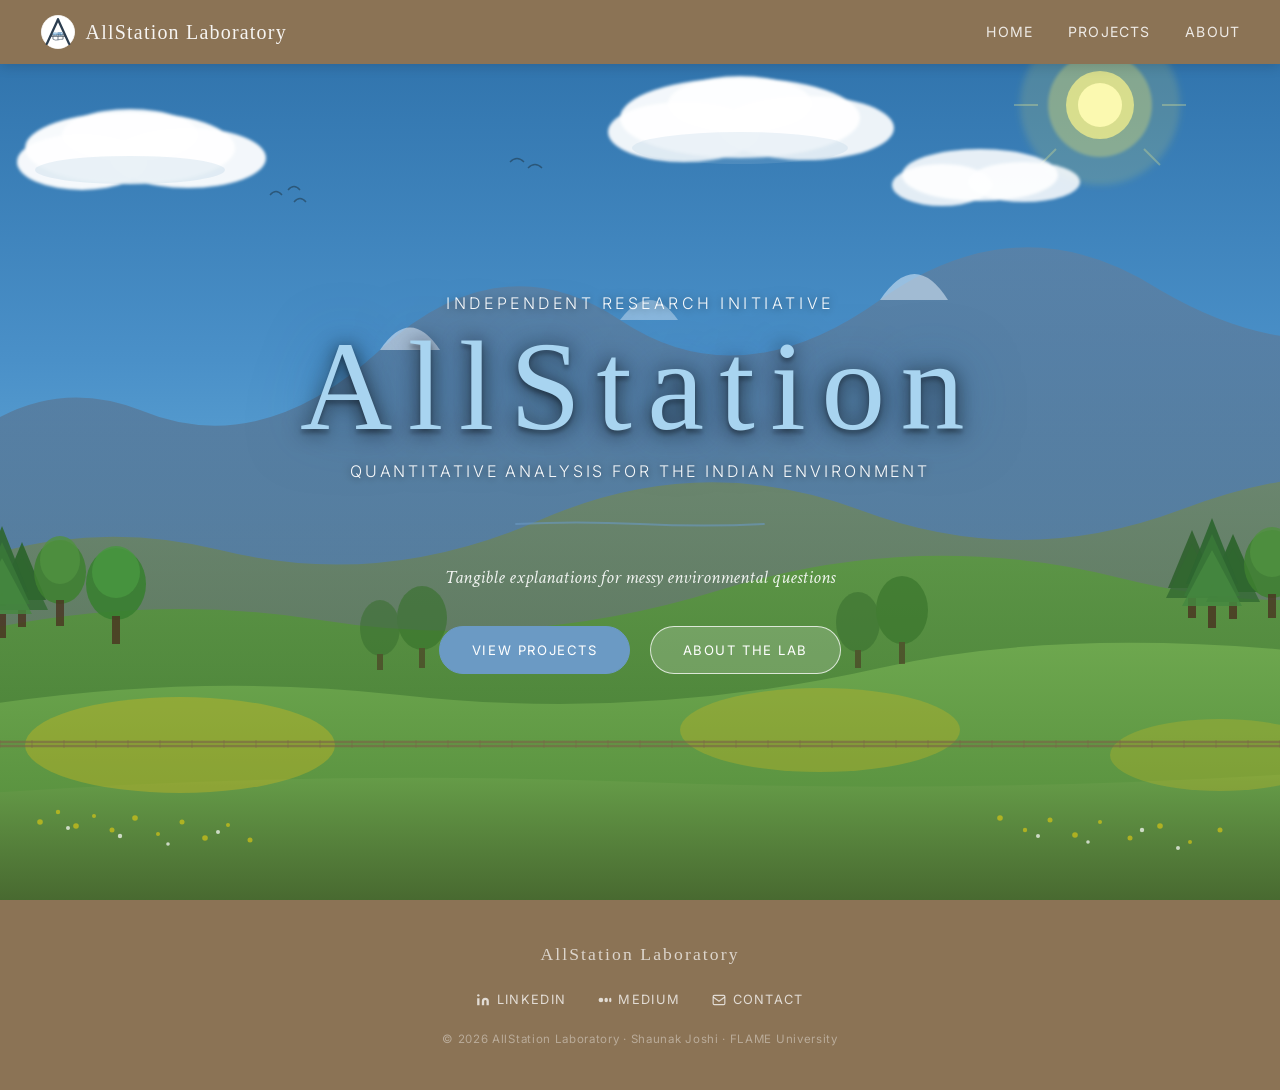
==== commit 5c629648: "Added external CSS, Fixed tree spot" ====
--- a/index.html
+++ b/index.html
@@ -7,416 +7,7 @@
   <link rel="preconnect" href="https://fonts.googleapis.com">
   <link rel="preconnect" href="https://fonts.gstatic.com" crossorigin>
   <link href="https://fonts.googleapis.com/css2?family=Crimson+Text:ital,wght@0,400;0,600;1,400&family=Inter:wght@300;400;500&display=swap" rel="stylesheet">
-  <style>/* ============================================
-   ALLSTATION LABORATORY — Main Stylesheet
-   ============================================ */
-
-@import url('https://fonts.googleapis.com/css2?family=Crimson+Text:ital,wght@0,400;0,600;1,400&family=EB+Garamond:wght@300;400;500&family=Inter:wght@300;400;500&display=swap');
-
-:root {
-  --blue-primary:   #6B9AC4;
-  --blue-light:     #A8C5E0;
-  --blue-dark:      #4A7C9E;
-  --blue-pale:      #E8F1F8;
-  --brown-warm:     #8B7355;
-  --brown-light:    #C4B5A0;
-  --brown-pale:     #F5F0E8;
-  --white:          #FFFFFF;
-  --off-white:      #F8F9FA;
-  --sand-beige:     #E8E3D5;
-  --text-dark:      #2C3E50;
-  --text-medium:    #546E7A;
-  --text-light:     #7F9BA6;
-  --nav-height:     64px;
-  --max-width:      1200px;
-  --radius:         8px;
-  --shadow:         0 4px 20px rgba(0,0,0,0.08);
-  --shadow-hover:   0 10px 32px rgba(107,154,196,0.22);
-}
-
-*, *::before, *::after { box-sizing: border-box; margin: 0; padding: 0; }
-html { scroll-behavior: smooth; font-size: 16px; }
-body {
-  font-family: 'Crimson Text', Georgia, serif;
-  color: var(--text-dark);
-  background: transparent;
-  overflow-x: hidden;
-  line-height: 1.7;
-}
-a { color: inherit; text-decoration: none; }
-img { max-width: 100%; display: block; }
-::-webkit-scrollbar { width: 6px; }
-::-webkit-scrollbar-track { background: var(--sand-beige); }
-::-webkit-scrollbar-thumb { background: var(--blue-light); border-radius: 3px; }
-
-/* ── NAVIGATION ── */
-.navbar {
-  position: fixed;
-  top: 0; left: 0; right: 0;
-  z-index: 100;
-  height: var(--nav-height);
-  background: var(--brown-warm);
-  display: flex;
-  align-items: center;
-  justify-content: space-between;
-  padding: 0 2.5rem;
-  box-shadow: 0 2px 12px rgba(0,0,0,0.15);
-}
-.nav-logo {
-  font-family: 'Times New Roman', serif;
-  font-size: 1.25rem;
-  font-weight: 400;
-  color: rgba(255,255,255,0.92);
-  letter-spacing: 0.06em;
-  transition: opacity 0.3s;
-}
-.nav-logo:hover { opacity: 0.75; }
-.nav-links { display: flex; gap: 2.2rem; align-items: center; }
-.nav-links a {
-  font-family: 'Inter', sans-serif;
-  font-size: 0.88rem;
-  font-weight: 400;
-  letter-spacing: 0.08em;
-  text-transform: uppercase;
-  color: rgba(255,255,255,0.85);
-  transition: color 0.25s;
-  position: relative;
-}
-.nav-links a::after {
-  content: '';
-  position: absolute;
-  bottom: -3px; left: 0; right: 0;
-  height: 1px;
-  background: rgba(255,255,255,0.6);
-  transform: scaleX(0);
-  transition: transform 0.25s;
-}
-.nav-links a:hover { color: #fff; }
-.nav-links a:hover::after,
-.nav-links a.active::after { transform: scaleX(1); }
-.nav-links a.active { color: #fff; }
-.hamburger { display: none; flex-direction: column; gap: 5px; cursor: pointer; padding: 4px; }
-.hamburger span { display: block; width: 24px; height: 2px; background: rgba(255,255,255,0.9); border-radius: 2px; transition: all 0.3s; }
-.hamburger.open span:nth-child(1) { transform: rotate(45deg) translate(5px, 5px); }
-.hamburger.open span:nth-child(2) { opacity: 0; }
-.hamburger.open span:nth-child(3) { transform: rotate(-45deg) translate(5px, -5px); }
-
-/* ── LANDSCAPE BACKGROUND ── */
-.landscape-bg {
-  position: fixed; inset: 0; z-index: -2;
-  background: linear-gradient(180deg,
-    #b8d4e8 0%, #c9e0f0 15%,
-    #d8ecd8 38%, #c8e0b8 55%,
-    #b8d4a0 70%, #a8c888 85%, #98bc70 100%
-  );
-}
-.landscape-svg {
-  position: fixed; inset: 0; z-index: -1;
-  width: 100%; height: 100%; opacity: 0.85;
-}
-.landscape-overlay {
-  position: fixed; inset: 0; z-index: -1;
-  background: rgba(0,0,0,0);
-}
-
-/* ── TRAIN ──
-   Track sits at a fixed % from bottom.
-   Train wheels sit ON the track (not above it).
-   Home: track at 20% from bottom.
-   Other pages: track at 10% from bottom.
-*/
-.train-track {
-  position: fixed;
-  left: 0; right: 0;
-  height: 8px;
-  z-index: 9;
-  pointer-events: none;
-}
-/* train-container matches the track position exactly;
-   the train SVG is positioned so wheels sit on the track line */
-.train-container {
-  position: fixed;
-  left: 0;
-  width: 100%;
-  z-index: 10;
-  pointer-events: none;
-  overflow: hidden;
-  /* height = train SVG height (75px) + a little room */
-  height: 84px;
-}
-/* align bottom of train-container with top of track */
-/* set per-page via inline style: bottom = track-bottom + 8px */
-
-.train-wrapper {
-  position: absolute;
-  bottom: 0;           /* wheels at bottom of container = on the track */
-  animation: trainJourney 16s ease-in-out forwards;
-  opacity: 0;
-}
-@keyframes trainJourney {
-  0%   { transform: translateX(-700px); opacity: 0; }
-  4%   { opacity: 1; }
-  93%  { opacity: 1; }
-  100% { transform: translateX(calc(100vw + 700px)); opacity: 0; }
-}
-
-/* ── HOME HERO ── */
-.home-page { min-height: 100vh; display: flex; flex-direction: column; }
-.hero {
-  flex: 1;
-  display: flex; flex-direction: column;
-  align-items: center; justify-content: center;
-  min-height: 100vh;
-  padding: var(--nav-height) 2rem 0;
-  text-align: center;
-  position: relative;
-}
-.hero-content {
-  position: relative; z-index: 2;
-  animation: fadeUp 1.2s ease both;
-}
-@keyframes fadeUp {
-  from { opacity: 0; transform: translateY(28px); }
-  to   { opacity: 1; transform: translateY(0); }
-}
-.allstation-title {
-  font-family: 'Times New Roman', serif;
-  font-size: clamp(4rem, 10vw, 8.5rem);
-  font-weight: 300;
-  color: #A8D4F0;
-  letter-spacing: 0.12em;
-  line-height: 1;
-  margin-bottom: 0.5rem;
-  text-shadow: 0 2px 20px rgba(0,0,0,0.7), 0 0 60px rgba(30,80,140,0.5), 0 4px 4px rgba(0,0,0,0.3);
-}
-.hero-subtitle {
-  font-family: 'Inter', sans-serif;
-  font-size: clamp(0.78rem, 1.8vw, 1rem);
-  font-weight: 300;
-  letter-spacing: 0.22em;
-  text-transform: uppercase;
-  color: rgba(255,255,255,0.95);
-  text-shadow: 0 1px 8px rgba(0,0,0,0.55);
-  margin-bottom: 0.35rem;
-  animation: fadeUp 1.2s ease 0.2s both;
-}
-.hero-tagline {
-  font-family: 'Crimson Text', serif;
-  font-style: italic;
-  font-size: 1.2rem;
-  color: rgba(255,255,255,0.90);
-  margin-top: 0.6rem;
-  animation: fadeUp 1.2s ease 0.4s both;
-}
-.hero-divider { margin: 2rem auto; display: block; animation: fadeUp 1.2s ease 0.5s both; }
-.hero-cta { display: flex; gap: 1.2rem; justify-content: center; flex-wrap: wrap; animation: fadeUp 1.2s ease 0.6s both; margin-top: 2rem; }
-.btn {
-  font-family: 'Inter', sans-serif;
-  font-size: 0.82rem;
-  letter-spacing: 0.12em;
-  text-transform: uppercase;
-  padding: 0.75rem 2rem;
-  border-radius: 40px;
-  border: 1.5px solid var(--blue-primary);
-  transition: all 0.3s ease; cursor: pointer;
-}
-.btn-primary { background: var(--blue-primary); color: #fff; }
-.btn-primary:hover { background: var(--blue-dark); border-color: var(--blue-dark); transform: translateY(-2px); box-shadow: 0 6px 18px rgba(107,154,196,0.4); }
-.btn-secondary { background: rgba(255,255,255,0.18); color: #ffffff; border-color: rgba(255,255,255,0.75); backdrop-filter: blur(4px); }
-.btn-secondary:hover { background: rgba(255,255,255,0.30); transform: translateY(-2px); border-color: #ffffff; }
-
-/* ── PAGES ── */
-.page-content { padding-top: calc(var(--nav-height) + 3rem); padding-bottom: 8rem; min-height: 100vh; }
-.container {
-  max-width: var(--max-width);
-  margin: 0 auto;
-  padding: 2.5rem 2.5rem 3rem;
-  background: rgba(255,255,255,0.86);
-  backdrop-filter: blur(10px);
-  -webkit-backdrop-filter: blur(10px);
-  border-radius: 14px;
-  box-shadow: 0 6px 40px rgba(0,0,0,0.16);
-}
-.page-header { margin-bottom: 3.5rem; animation: fadeUp 0.8s ease both; }
-.page-header h1 { font-family: 'Times New Roman', serif; font-size: clamp(2rem, 4vw, 3rem); font-weight: 400; color: var(--text-dark); margin-bottom: 0.5rem; }
-.page-header .header-sub { font-family: 'Inter', sans-serif; font-size: 0.85rem; letter-spacing: 0.14em; text-transform: uppercase; color: var(--text-light); }
-.wavy-underline { display: block; margin: 0.6rem 0 0; }
-
-/* ── SECTION DIVIDER (for projects page sections) ── */
-.section-divider {
-  margin: 3.5rem 0 2.5rem;
-  display: flex;
-  align-items: center;
-  gap: 1rem;
-}
-.section-divider h2 {
-  font-family: 'Times New Roman', serif;
-  font-size: clamp(1.4rem, 3vw, 2rem);
-  font-weight: 400;
-  color: var(--text-dark);
-  white-space: nowrap;
-}
-.section-divider-line {
-  flex: 1;
-  height: 1px;
-  background: linear-gradient(to right, var(--blue-light), transparent);
-}
-.section-tag {
-  font-family: 'Inter', sans-serif;
-  font-size: 0.7rem;
-  letter-spacing: 0.14em;
-  text-transform: uppercase;
-  color: var(--blue-primary);
-  background: var(--blue-pale);
-  border: 1px solid var(--blue-light);
-  padding: 0.2rem 0.65rem;
-  border-radius: 20px;
-}
-
-/* ── PROJECT CARDS ── */
-.projects-grid { display: grid; grid-template-columns: repeat(3, 1fr); gap: 2rem; }
-.project-card {
-  background: var(--white);
-  border: 2px solid var(--blue-primary);
-  border-radius: var(--radius);
-  padding: 1.8rem;
-  box-shadow: var(--shadow);
-  transition: transform 0.3s ease, box-shadow 0.3s ease, border-color 0.3s;
-  position: relative; overflow: hidden;
-  animation: fadeUp 0.7s ease both;
-}
-.project-card::before {
-  content: ''; position: absolute; inset: 0;
-  background: linear-gradient(135deg, rgba(107,154,196,0.04) 0%, transparent 60%);
-  pointer-events: none;
-}
-.project-card:hover { transform: translateY(-6px); box-shadow: var(--shadow-hover); border-color: var(--blue-dark); }
-.project-image {
-  width: 100%; height: 160px;
-  background: var(--blue-pale); border-radius: 5px;
-  margin-bottom: 1.2rem; overflow: hidden;
-  display: flex; align-items: center; justify-content: center;
-}
-.project-image img { width: 100%; height: 100%; object-fit: cover; transition: transform 0.4s ease; }
-.project-card:hover .project-image img { transform: scale(1.04); }
-.project-meta { font-family: 'Inter', sans-serif; font-size: 0.72rem; letter-spacing: 0.12em; text-transform: uppercase; color: var(--blue-primary); margin-bottom: 0.5rem; }
-.project-title { font-family: 'Times New Roman', serif; font-size: 1.12rem; font-weight: 400; color: var(--text-dark); margin-bottom: 0.7rem; line-height: 1.4; }
-.project-summary { font-family: 'Crimson Text', serif; font-size: 0.98rem; color: var(--text-medium); line-height: 1.6; margin-bottom: 1rem; }
-.project-finding { background: rgba(107,154,196,0.08); border-left: 3px solid var(--blue-primary); padding: 0.7rem 0.9rem; margin-bottom: 1.2rem; border-radius: 0 4px 4px 0; }
-.project-finding strong { font-family: 'Inter', sans-serif; font-size: 0.7rem; letter-spacing: 0.1em; text-transform: uppercase; color: var(--blue-dark); display: block; margin-bottom: 0.25rem; }
-.project-finding p { font-family: 'Crimson Text', serif; font-size: 0.95rem; color: var(--text-dark); line-height: 1.5; }
-.read-more { font-family: 'Inter', sans-serif; font-size: 0.8rem; letter-spacing: 0.1em; text-transform: uppercase; color: var(--blue-dark); font-weight: 500; display: inline-flex; align-items: center; gap: 0.4rem; transition: gap 0.25s, color 0.25s; }
-.read-more:hover { color: var(--blue-primary); gap: 0.7rem; }
-.project-card.placeholder { border-style: dashed; border-color: var(--brown-light); background: var(--brown-pale); display: flex; flex-direction: column; align-items: center; justify-content: center; text-align: center; min-height: 280px; color: var(--text-light); }
-.placeholder-icon { font-size: 2.5rem; margin-bottom: 1rem; opacity: 0.5; }
-.project-card.placeholder .project-title { color: var(--text-light); font-style: italic; }
-
-/* Article cards (slightly different style - warm toned) */
-.articles-grid { display: grid; grid-template-columns: repeat(3, 1fr); gap: 1.6rem; }
-.article-card {
-  background: var(--white);
-  border: 1.5px solid var(--brown-light);
-  border-radius: var(--radius);
-  padding: 1.5rem;
-  box-shadow: 0 2px 12px rgba(0,0,0,0.06);
-  transition: transform 0.3s ease, box-shadow 0.3s ease;
-  animation: fadeUp 0.7s ease both;
-}
-.article-card:hover { transform: translateY(-4px); box-shadow: 0 8px 24px rgba(139,115,85,0.18); }
-.article-meta { font-family: 'Inter', sans-serif; font-size: 0.7rem; letter-spacing: 0.12em; text-transform: uppercase; color: var(--brown-warm); margin-bottom: 0.5rem; }
-.article-title { font-family: 'Times New Roman', serif; font-size: 1.08rem; font-weight: 400; color: var(--text-dark); margin-bottom: 0.6rem; line-height: 1.45; }
-.article-summary { font-family: 'Crimson Text', serif; font-size: 0.95rem; color: var(--text-medium); line-height: 1.6; margin-bottom: 1rem; }
-.article-link { font-family: 'Inter', sans-serif; font-size: 0.78rem; letter-spacing: 0.1em; text-transform: uppercase; color: var(--brown-warm); font-weight: 500; display: inline-flex; align-items: center; gap: 0.4rem; transition: gap 0.25s, color 0.25s; }
-.article-link:hover { color: var(--text-dark); gap: 0.7rem; }
-
-/* ── ABOUT PAGE ── */
-.about-section { margin-bottom: 4rem; animation: fadeUp 0.8s ease both; }
-.about-section h2 { font-family: 'Times New Roman', serif; font-size: clamp(1.6rem, 3vw, 2.2rem); font-weight: 400; color: var(--text-dark); margin-bottom: 0.4rem; }
-.about-section p { font-family: 'Crimson Text', serif; font-size: 1.08rem; color: var(--text-medium); line-height: 1.85; max-width: 68ch; margin-bottom: 1.1rem; }
-.about-divider { border: none; border-top: 1px solid var(--sand-beige); margin: 3.5rem 0; }
-.about-creator { display: grid; grid-template-columns: 240px 1fr; gap: 3rem; align-items: start; }
-.creator-photo { width: 100%; aspect-ratio: 3/4; border-radius: var(--radius); overflow: hidden; background: var(--blue-pale); border: 2px solid var(--blue-light); box-shadow: var(--shadow); display: flex; align-items: center; justify-content: center; }
-.creator-photo img { width: 100%; height: 100%; object-fit: cover; }
-.photo-placeholder { font-size: 4rem; opacity: 0.35; user-select: none; }
-.creator-links { display: flex; flex-direction: column; gap: 0.5rem; margin-top: 1.5rem; }
-.creator-link { font-family: 'Inter', sans-serif; font-size: 0.82rem; letter-spacing: 0.06em; color: var(--blue-dark); display: flex; align-items: center; gap: 0.5rem; transition: color 0.2s, gap 0.2s; }
-.creator-link:hover { color: var(--blue-primary); gap: 0.8rem; }
-.highlight-box { background: var(--blue-pale); border: 1px solid var(--blue-light); border-radius: var(--radius); padding: 1.2rem 1.5rem; margin: 1.5rem 0; }
-.highlight-box p { font-style: italic; color: var(--blue-dark); margin: 0; }
-
-/* ── FOOTER ── */
-.footer { background: var(--brown-warm); color: rgba(255,255,255,0.85); padding: 2.5rem 2rem; text-align: center; position: relative; z-index: 5; }
-.footer-inner { max-width: var(--max-width); margin: 0 auto; display: flex; flex-direction: column; align-items: center; gap: 1.2rem; }
-.footer-brand { font-family: 'Times New Roman', serif; font-size: 1.1rem; letter-spacing: 0.12em; color: rgba(255,255,255,0.7); }
-.social-links { display: flex; gap: 2rem; align-items: center; flex-wrap: wrap; justify-content: center; }
-.social-links a { font-family: 'Inter', sans-serif; font-size: 0.8rem; letter-spacing: 0.1em; text-transform: uppercase; color: rgba(255,255,255,0.75); display: flex; align-items: center; gap: 0.4rem; transition: color 0.25s; }
-.social-links a:hover { color: #fff; }
-.footer-copy { font-family: 'Inter', sans-serif; font-size: 0.72rem; letter-spacing: 0.06em; color: rgba(255,255,255,0.4); }
-
-/* ── SCROLL REVEAL ── */
-.reveal { opacity: 0; transform: translateY(20px); transition: opacity 0.7s ease, transform 0.7s ease; }
-.reveal.visible { opacity: 1; transform: translateY(0); }
-
-/* ── RESPONSIVE ── */
-@media (max-width: 1024px) {
-  .projects-grid { grid-template-columns: repeat(2, 1fr); }
-  .articles-grid  { grid-template-columns: repeat(2, 1fr); }
-  .about-creator  { grid-template-columns: 200px 1fr; gap: 2rem; }
-}
-@media (max-width: 768px) {
-  .nav-links { display: none; position: fixed; top: var(--nav-height); left: 0; right: 0; background: var(--brown-warm); flex-direction: column; padding: 1.5rem 2rem; gap: 1.5rem; box-shadow: 0 8px 20px rgba(0,0,0,0.15); }
-  .nav-links.open { display: flex; }
-  .hamburger { display: flex; }
-  .projects-grid { grid-template-columns: 1fr; }
-  .articles-grid  { grid-template-columns: 1fr; }
-  .about-creator  { grid-template-columns: 1fr; }
-  .creator-photo  { width: 160px; aspect-ratio: 1/1; margin: 0 auto; }
-}
-@media (max-width: 480px) {
-  .hero-cta { flex-direction: column; align-items: center; }
-  .btn { width: 100%; max-width: 240px; text-align: center; justify-content: center; }
-  .navbar { padding: 0 1.2rem; }
-  .container { padding: 0 1.2rem; }
-  .page-content { padding-top: calc(var(--nav-height) + 2rem); }
-}
-
-/* ── TRAIN FIXES ── */
-/* Track: fixed only on homepage; absolute (at page bottom) on inner pages.
-   Controlled via .track-fixed vs .track-absolute classes. */
-.train-track {
-  left: 0; right: 0;
-  height: 8px;
-  z-index: 9;
-  pointer-events: none;
-}
-.track-fixed   { position: fixed;    bottom: 18%; }
-.track-absolute { position: absolute; bottom: 100px; }  /* sits above footer */
-
-/* Train container always matches track */
-.train-container {
-  left: 0; width: 100%;
-  z-index: 10; pointer-events: none;
-  overflow: visible;   /* allow SVG shadow to show */
-  height: 90px;
-}
-.train-fixed    { position: fixed;    bottom: calc(18% + 8px); }
-.train-absolute { position: absolute; bottom: 108px; }
-
-/* Wrapper starts hidden, JS drives it */
-.train-wrapper {
-  position: absolute;
-  bottom: 0;
-  left: 0;
-  will-change: transform;
-  /* NO CSS animation here — JS handles it via requestAnimationFrame */
-}
-
-/* Richer landscape overlay — less washed out */
-.landscape-overlay {
-  position: fixed; inset: 0; z-index: -1;
-  background: rgba(0,0,0,0);
-}
-</style>
+    <link rel="stylesheet" href="css/style.css">
 </head>
 <body style="overflow:hidden;height:100vh">
   <div class="landscape-bg" style="background:linear-gradient(180deg,#1A5490 0%,#3278B8 18%,#60A045 42%,#4A8830 62%,#387020 80%,#285810 100%)"></div>
@@ -559,7 +150,7 @@
       <rect x="38" y="66" width="8" height="24" fill="#4A3220" opacity="0.82"/>
       <!-- Deciduous -->
       <ellipse cx="100" cy="24" rx="26" ry="32" fill="#3E8030" opacity="0.86"/>
-      <ellipse cx="100" cy="12" rx="20" ry="24" fill="#50924" opacity="0.80"/>
+      <ellipse cx="100" cy="12" rx="20" ry="24" fill="#509240" opacity="0.80"/>
       <rect x="96" y="52" width="8" height="26" fill="#4A3220" opacity="0.78"/>
     </g>
     <g transform="translate(168,562)">
@@ -818,19 +409,15 @@
           <svg width="14" height="14" viewBox="0 0 24 24" fill="currentColor"><circle cx="5" cy="12" r="4"/><ellipse cx="14" cy="12" rx="3" ry="4"/><ellipse cx="21" cy="12" rx="2" ry="4"/></svg>
           Medium
         </a>
-        <a href="https://www.tumblr.com/blog/sj-the-great" target="_blank" rel="noopener">
-          <svg width="14" height="14" viewBox="0 0 24 24" fill="currentColor"><path d="M14.563 24c-5.093 0-7.031-3.756-7.031-6.411V9.747H5.116V6.648c3.63-1.313 4.512-4.596 4.71-6.469C9.84.051 9.941 0 9.99 0h3.517v6.114h4.801v3.633h-4.82v7.47c.012 1.020.439 2.017 2.088 1.978a5.86 5.86 0 0 0 2.141-.486l1.024 3.569A10.85 10.85 0 0 1 14.563 24z"/></svg>
-          Tumblr
-        </a>
-        <a href="mailto:shaunakjoshi777@gmail.com">
+        <a href="/cdn-cgi/l/email-protection#4c2f2322382d2f380c2d20203f382d3825232262233e2b">
           <svg width="14" height="14" viewBox="0 0 24 24" fill="none" stroke="currentColor" stroke-width="2"><rect x="2" y="4" width="20" height="16" rx="2"/><path d="M2 7l10 7 10-7"/></svg>
           Contact
         </a>
       </div>
-      <p class="footer-copy">© 2026 AllStation Laboratory · Shaunak Joshi</p>
+      <p class="footer-copy">© 2026 AllStation Laboratory · Shaunak Joshi · FLAME University</p>
     </div>
   </footer>
-  <script>
+  <script data-cfasync="false" src="/cdn-cgi/scripts/5c5dd728/cloudflare-static/email-decode.min.js"></script><script>
 document.addEventListener('DOMContentLoaded', () => {
   // Active nav
   const page = window.location.pathname.split('/').pop() || 'index.html';
--- a/css/style.css
+++ b/css/style.css
@@ -0,0 +1,409 @@
+/* ============================================
+   ALLSTATION LABORATORY — Main Stylesheet
+   ============================================ */
+
+@import url('https://fonts.googleapis.com/css2?family=Crimson+Text:ital,wght@0,400;0,600;1,400&family=EB+Garamond:wght@300;400;500&family=Inter:wght@300;400;500&display=swap');
+
+:root {
+  --blue-primary:   #6B9AC4;
+  --blue-light:     #A8C5E0;
+  --blue-dark:      #4A7C9E;
+  --blue-pale:      #E8F1F8;
+  --brown-warm:     #8B7355;
+  --brown-light:    #C4B5A0;
+  --brown-pale:     #F5F0E8;
+  --white:          #FFFFFF;
+  --off-white:      #F8F9FA;
+  --sand-beige:     #E8E3D5;
+  --text-dark:      #2C3E50;
+  --text-medium:    #546E7A;
+  --text-light:     #7F9BA6;
+  --nav-height:     64px;
+  --max-width:      1200px;
+  --radius:         8px;
+  --shadow:         0 4px 20px rgba(0,0,0,0.08);
+  --shadow-hover:   0 10px 32px rgba(107,154,196,0.22);
+}
+
+*, *::before, *::after { box-sizing: border-box; margin: 0; padding: 0; }
+html { scroll-behavior: smooth; font-size: 16px; }
+body {
+  font-family: 'Crimson Text', Georgia, serif;
+  color: var(--text-dark);
+  background: transparent;
+  overflow-x: hidden;
+  line-height: 1.7;
+}
+a { color: inherit; text-decoration: none; }
+img { max-width: 100%; display: block; }
+::-webkit-scrollbar { width: 6px; }
+::-webkit-scrollbar-track { background: var(--sand-beige); }
+::-webkit-scrollbar-thumb { background: var(--blue-light); border-radius: 3px; }
+
+/* ── NAVIGATION ── */
+.navbar {
+  position: fixed;
+  top: 0; left: 0; right: 0;
+  z-index: 100;
+  height: var(--nav-height);
+  background: var(--brown-warm);
+  display: flex;
+  align-items: center;
+  justify-content: space-between;
+  padding: 0 2.5rem;
+  box-shadow: 0 2px 12px rgba(0,0,0,0.15);
+}
+.nav-logo {
+  font-family: 'Times New Roman', serif;
+  font-size: 1.25rem;
+  font-weight: 400;
+  color: rgba(255,255,255,0.92);
+  letter-spacing: 0.06em;
+  transition: opacity 0.3s;
+}
+.nav-logo:hover { opacity: 0.75; }
+.nav-links { display: flex; gap: 2.2rem; align-items: center; }
+.nav-links a {
+  font-family: 'Inter', sans-serif;
+  font-size: 0.88rem;
+  font-weight: 400;
+  letter-spacing: 0.08em;
+  text-transform: uppercase;
+  color: rgba(255,255,255,0.85);
+  transition: color 0.25s;
+  position: relative;
+}
+.nav-links a::after {
+  content: '';
+  position: absolute;
+  bottom: -3px; left: 0; right: 0;
+  height: 1px;
+  background: rgba(255,255,255,0.6);
+  transform: scaleX(0);
+  transition: transform 0.25s;
+}
+.nav-links a:hover { color: #fff; }
+.nav-links a:hover::after,
+.nav-links a.active::after { transform: scaleX(1); }
+.nav-links a.active { color: #fff; }
+.hamburger { display: none; flex-direction: column; gap: 5px; cursor: pointer; padding: 4px; }
+.hamburger span { display: block; width: 24px; height: 2px; background: rgba(255,255,255,0.9); border-radius: 2px; transition: all 0.3s; }
+.hamburger.open span:nth-child(1) { transform: rotate(45deg) translate(5px, 5px); }
+.hamburger.open span:nth-child(2) { opacity: 0; }
+.hamburger.open span:nth-child(3) { transform: rotate(-45deg) translate(5px, -5px); }
+
+/* ── LANDSCAPE BACKGROUND ── */
+.landscape-bg {
+  position: fixed; inset: 0; z-index: -2;
+  background: linear-gradient(180deg,
+    #b8d4e8 0%, #c9e0f0 15%,
+    #d8ecd8 38%, #c8e0b8 55%,
+    #b8d4a0 70%, #a8c888 85%, #98bc70 100%
+  );
+}
+.landscape-svg {
+  position: fixed; inset: 0; z-index: -1;
+  width: 100%; height: 100%; opacity: 0.85;
+}
+.landscape-overlay {
+  position: fixed; inset: 0; z-index: -1;
+  background: rgba(0,0,0,0);
+}
+
+/* ── TRAIN ──
+   Track sits at a fixed % from bottom.
+   Train wheels sit ON the track (not above it).
+   Home: track at 20% from bottom.
+   Other pages: track at 10% from bottom.
+*/
+.train-track {
+  position: fixed;
+  left: 0; right: 0;
+  height: 8px;
+  z-index: 9;
+  pointer-events: none;
+}
+/* train-container matches the track position exactly;
+   the train SVG is positioned so wheels sit on the track line */
+.train-container {
+  position: fixed;
+  left: 0;
+  width: 100%;
+  z-index: 10;
+  pointer-events: none;
+  overflow: hidden;
+  /* height = train SVG height (75px) + a little room */
+  height: 84px;
+}
+/* align bottom of train-container with top of track */
+/* set per-page via inline style: bottom = track-bottom + 8px */
+
+.train-wrapper {
+  position: absolute;
+  bottom: 0;           /* wheels at bottom of container = on the track */
+  animation: trainJourney 16s ease-in-out forwards;
+  opacity: 0;
+}
+@keyframes trainJourney {
+  0%   { transform: translateX(-700px); opacity: 0; }
+  4%   { opacity: 1; }
+  93%  { opacity: 1; }
+  100% { transform: translateX(calc(100vw + 700px)); opacity: 0; }
+}
+
+/* ── HOME HERO ── */
+.home-page { min-height: 100vh; display: flex; flex-direction: column; }
+.hero {
+  flex: 1;
+  display: flex; flex-direction: column;
+  align-items: center; justify-content: center;
+  min-height: 100vh;
+  padding: var(--nav-height) 2rem 0;
+  text-align: center;
+  position: relative;
+}
+.hero-content {
+  position: relative; z-index: 2;
+  animation: fadeUp 1.2s ease both;
+}
+@keyframes fadeUp {
+  from { opacity: 0; transform: translateY(28px); }
+  to   { opacity: 1; transform: translateY(0); }
+}
+.allstation-title {
+  font-family: 'Times New Roman', serif;
+  font-size: clamp(4rem, 10vw, 8.5rem);
+  font-weight: 300;
+  color: #A8D4F0;
+  letter-spacing: 0.12em;
+  line-height: 1;
+  margin-bottom: 0.5rem;
+  text-shadow: 0 2px 20px rgba(0,0,0,0.7), 0 0 60px rgba(30,80,140,0.5), 0 4px 4px rgba(0,0,0,0.3);
+}
+.hero-subtitle {
+  font-family: 'Inter', sans-serif;
+  font-size: clamp(0.78rem, 1.8vw, 1rem);
+  font-weight: 300;
+  letter-spacing: 0.22em;
+  text-transform: uppercase;
+  color: rgba(255,255,255,0.95);
+  text-shadow: 0 1px 8px rgba(0,0,0,0.55);
+  margin-bottom: 0.35rem;
+  animation: fadeUp 1.2s ease 0.2s both;
+}
+.hero-tagline {
+  font-family: 'Crimson Text', serif;
+  font-style: italic;
+  font-size: 1.2rem;
+  color: rgba(255,255,255,0.90);
+  margin-top: 0.6rem;
+  animation: fadeUp 1.2s ease 0.4s both;
+}
+.hero-divider { margin: 2rem auto; display: block; animation: fadeUp 1.2s ease 0.5s both; }
+.hero-cta { display: flex; gap: 1.2rem; justify-content: center; flex-wrap: wrap; animation: fadeUp 1.2s ease 0.6s both; margin-top: 2rem; }
+.btn {
+  font-family: 'Inter', sans-serif;
+  font-size: 0.82rem;
+  letter-spacing: 0.12em;
+  text-transform: uppercase;
+  padding: 0.75rem 2rem;
+  border-radius: 40px;
+  border: 1.5px solid var(--blue-primary);
+  transition: all 0.3s ease; cursor: pointer;
+}
+.btn-primary { background: var(--blue-primary); color: #fff; }
+.btn-primary:hover { background: var(--blue-dark); border-color: var(--blue-dark); transform: translateY(-2px); box-shadow: 0 6px 18px rgba(107,154,196,0.4); }
+.btn-secondary { background: rgba(255,255,255,0.18); color: #ffffff; border-color: rgba(255,255,255,0.75); backdrop-filter: blur(4px); }
+.btn-secondary:hover { background: rgba(255,255,255,0.30); transform: translateY(-2px); border-color: #ffffff; }
+
+/* ── PAGES ── */
+.page-content { padding-top: calc(var(--nav-height) + 3rem); padding-bottom: 8rem; min-height: 100vh; }
+.container {
+  max-width: var(--max-width);
+  margin: 0 auto;
+  padding: 2.5rem 2.5rem 3rem;
+  background: rgba(255,255,255,0.86);
+  backdrop-filter: blur(10px);
+  -webkit-backdrop-filter: blur(10px);
+  border-radius: 14px;
+  box-shadow: 0 6px 40px rgba(0,0,0,0.16);
+}
+.page-header { margin-bottom: 3.5rem; animation: fadeUp 0.8s ease both; }
+.page-header h1 { font-family: 'Times New Roman', serif; font-size: clamp(2rem, 4vw, 3rem); font-weight: 400; color: var(--text-dark); margin-bottom: 0.5rem; }
+.page-header .header-sub { font-family: 'Inter', sans-serif; font-size: 0.85rem; letter-spacing: 0.14em; text-transform: uppercase; color: var(--text-light); }
+.wavy-underline { display: block; margin: 0.6rem 0 0; }
+
+/* ── SECTION DIVIDER (for projects page sections) ── */
+.section-divider {
+  margin: 3.5rem 0 2.5rem;
+  display: flex;
+  align-items: center;
+  gap: 1rem;
+}
+.section-divider h2 {
+  font-family: 'Times New Roman', serif;
+  font-size: clamp(1.4rem, 3vw, 2rem);
+  font-weight: 400;
+  color: var(--text-dark);
+  white-space: nowrap;
+}
+.section-divider-line {
+  flex: 1;
+  height: 1px;
+  background: linear-gradient(to right, var(--blue-light), transparent);
+}
+.section-tag {
+  font-family: 'Inter', sans-serif;
+  font-size: 0.7rem;
+  letter-spacing: 0.14em;
+  text-transform: uppercase;
+  color: var(--blue-primary);
+  background: var(--blue-pale);
+  border: 1px solid var(--blue-light);
+  padding: 0.2rem 0.65rem;
+  border-radius: 20px;
+}
+
+/* ── PROJECT CARDS ── */
+.projects-grid { display: grid; grid-template-columns: repeat(3, 1fr); gap: 2rem; }
+.project-card {
+  background: var(--white);
+  border: 2px solid var(--blue-primary);
+  border-radius: var(--radius);
+  padding: 1.8rem;
+  box-shadow: var(--shadow);
+  transition: transform 0.3s ease, box-shadow 0.3s ease, border-color 0.3s;
+  position: relative; overflow: hidden;
+  animation: fadeUp 0.7s ease both;
+}
+.project-card::before {
+  content: ''; position: absolute; inset: 0;
+  background: linear-gradient(135deg, rgba(107,154,196,0.04) 0%, transparent 60%);
+  pointer-events: none;
+}
+.project-card:hover { transform: translateY(-6px); box-shadow: var(--shadow-hover); border-color: var(--blue-dark); }
+.project-image {
+  width: 100%; height: 160px;
+  background: var(--blue-pale); border-radius: 5px;
+  margin-bottom: 1.2rem; overflow: hidden;
+  display: flex; align-items: center; justify-content: center;
+}
+.project-image img { width: 100%; height: 100%; object-fit: cover; transition: transform 0.4s ease; }
+.project-card:hover .project-image img { transform: scale(1.04); }
+.project-meta { font-family: 'Inter', sans-serif; font-size: 0.72rem; letter-spacing: 0.12em; text-transform: uppercase; color: var(--blue-primary); margin-bottom: 0.5rem; }
+.project-title { font-family: 'Times New Roman', serif; font-size: 1.12rem; font-weight: 400; color: var(--text-dark); margin-bottom: 0.7rem; line-height: 1.4; }
+.project-summary { font-family: 'Crimson Text', serif; font-size: 0.98rem; color: var(--text-medium); line-height: 1.6; margin-bottom: 1rem; }
+.project-finding { background: rgba(107,154,196,0.08); border-left: 3px solid var(--blue-primary); padding: 0.7rem 0.9rem; margin-bottom: 1.2rem; border-radius: 0 4px 4px 0; }
+.project-finding strong { font-family: 'Inter', sans-serif; font-size: 0.7rem; letter-spacing: 0.1em; text-transform: uppercase; color: var(--blue-dark); display: block; margin-bottom: 0.25rem; }
+.project-finding p { font-family: 'Crimson Text', serif; font-size: 0.95rem; color: var(--text-dark); line-height: 1.5; }
+.read-more { font-family: 'Inter', sans-serif; font-size: 0.8rem; letter-spacing: 0.1em; text-transform: uppercase; color: var(--blue-dark); font-weight: 500; display: inline-flex; align-items: center; gap: 0.4rem; transition: gap 0.25s, color 0.25s; }
+.read-more:hover { color: var(--blue-primary); gap: 0.7rem; }
+.project-card.placeholder { border-style: dashed; border-color: var(--brown-light); background: var(--brown-pale); display: flex; flex-direction: column; align-items: center; justify-content: center; text-align: center; min-height: 280px; color: var(--text-light); }
+.placeholder-icon { font-size: 2.5rem; margin-bottom: 1rem; opacity: 0.5; }
+.project-card.placeholder .project-title { color: var(--text-light); font-style: italic; }
+
+/* Article cards (slightly different style - warm toned) */
+.articles-grid { display: grid; grid-template-columns: repeat(3, 1fr); gap: 1.6rem; }
+.article-card {
+  background: var(--white);
+  border: 1.5px solid var(--brown-light);
+  border-radius: var(--radius);
+  padding: 1.5rem;
+  box-shadow: 0 2px 12px rgba(0,0,0,0.06);
+  transition: transform 0.3s ease, box-shadow 0.3s ease;
+  animation: fadeUp 0.7s ease both;
+}
+.article-card:hover { transform: translateY(-4px); box-shadow: 0 8px 24px rgba(139,115,85,0.18); }
+.article-meta { font-family: 'Inter', sans-serif; font-size: 0.7rem; letter-spacing: 0.12em; text-transform: uppercase; color: var(--brown-warm); margin-bottom: 0.5rem; }
+.article-title { font-family: 'Times New Roman', serif; font-size: 1.08rem; font-weight: 400; color: var(--text-dark); margin-bottom: 0.6rem; line-height: 1.45; }
+.article-summary { font-family: 'Crimson Text', serif; font-size: 0.95rem; color: var(--text-medium); line-height: 1.6; margin-bottom: 1rem; }
+.article-link { font-family: 'Inter', sans-serif; font-size: 0.78rem; letter-spacing: 0.1em; text-transform: uppercase; color: var(--brown-warm); font-weight: 500; display: inline-flex; align-items: center; gap: 0.4rem; transition: gap 0.25s, color 0.25s; }
+.article-link:hover { color: var(--text-dark); gap: 0.7rem; }
+
+/* ── ABOUT PAGE ── */
+.about-section { margin-bottom: 4rem; animation: fadeUp 0.8s ease both; }
+.about-section h2 { font-family: 'Times New Roman', serif; font-size: clamp(1.6rem, 3vw, 2.2rem); font-weight: 400; color: var(--text-dark); margin-bottom: 0.4rem; }
+.about-section p { font-family: 'Crimson Text', serif; font-size: 1.08rem; color: var(--text-medium); line-height: 1.85; max-width: 68ch; margin-bottom: 1.1rem; }
+.about-divider { border: none; border-top: 1px solid var(--sand-beige); margin: 3.5rem 0; }
+.about-creator { display: grid; grid-template-columns: 240px 1fr; gap: 3rem; align-items: start; }
+.creator-photo { width: 100%; aspect-ratio: 3/4; border-radius: var(--radius); overflow: hidden; background: var(--blue-pale); border: 2px solid var(--blue-light); box-shadow: var(--shadow); display: flex; align-items: center; justify-content: center; }
+.creator-photo img { width: 100%; height: 100%; object-fit: cover; }
+.photo-placeholder { font-size: 4rem; opacity: 0.35; user-select: none; }
+.creator-links { display: flex; flex-direction: column; gap: 0.5rem; margin-top: 1.5rem; }
+.creator-link { font-family: 'Inter', sans-serif; font-size: 0.82rem; letter-spacing: 0.06em; color: var(--blue-dark); display: flex; align-items: center; gap: 0.5rem; transition: color 0.2s, gap 0.2s; }
+.creator-link:hover { color: var(--blue-primary); gap: 0.8rem; }
+.highlight-box { background: var(--blue-pale); border: 1px solid var(--blue-light); border-radius: var(--radius); padding: 1.2rem 1.5rem; margin: 1.5rem 0; }
+.highlight-box p { font-style: italic; color: var(--blue-dark); margin: 0; }
+
+/* ── FOOTER ── */
+.footer { background: var(--brown-warm); color: rgba(255,255,255,0.85); padding: 2.5rem 2rem; text-align: center; position: relative; z-index: 5; }
+.footer-inner { max-width: var(--max-width); margin: 0 auto; display: flex; flex-direction: column; align-items: center; gap: 1.2rem; }
+.footer-brand { font-family: 'Times New Roman', serif; font-size: 1.1rem; letter-spacing: 0.12em; color: rgba(255,255,255,0.7); }
+.social-links { display: flex; gap: 2rem; align-items: center; flex-wrap: wrap; justify-content: center; }
+.social-links a { font-family: 'Inter', sans-serif; font-size: 0.8rem; letter-spacing: 0.1em; text-transform: uppercase; color: rgba(255,255,255,0.75); display: flex; align-items: center; gap: 0.4rem; transition: color 0.25s; }
+.social-links a:hover { color: #fff; }
+.footer-copy { font-family: 'Inter', sans-serif; font-size: 0.72rem; letter-spacing: 0.06em; color: rgba(255,255,255,0.4); }
+
+/* ── SCROLL REVEAL ── */
+.reveal { opacity: 0; transform: translateY(20px); transition: opacity 0.7s ease, transform 0.7s ease; }
+.reveal.visible { opacity: 1; transform: translateY(0); }
+
+/* ── RESPONSIVE ── */
+@media (max-width: 1024px) {
+  .projects-grid { grid-template-columns: repeat(2, 1fr); }
+  .articles-grid  { grid-template-columns: repeat(2, 1fr); }
+  .about-creator  { grid-template-columns: 200px 1fr; gap: 2rem; }
+}
+@media (max-width: 768px) {
+  .nav-links { display: none; position: fixed; top: var(--nav-height); left: 0; right: 0; background: var(--brown-warm); flex-direction: column; padding: 1.5rem 2rem; gap: 1.5rem; box-shadow: 0 8px 20px rgba(0,0,0,0.15); }
+  .nav-links.open { display: flex; }
+  .hamburger { display: flex; }
+  .projects-grid { grid-template-columns: 1fr; }
+  .articles-grid  { grid-template-columns: 1fr; }
+  .about-creator  { grid-template-columns: 1fr; }
+  .creator-photo  { width: 160px; aspect-ratio: 1/1; margin: 0 auto; }
+}
+@media (max-width: 480px) {
+  .hero-cta { flex-direction: column; align-items: center; }
+  .btn { width: 100%; max-width: 240px; text-align: center; justify-content: center; }
+  .navbar { padding: 0 1.2rem; }
+  .container { padding: 0 1.2rem; }
+  .page-content { padding-top: calc(var(--nav-height) + 2rem); }
+}
+
+/* ── TRAIN FIXES ── */
+/* Track: fixed only on homepage; absolute (at page bottom) on inner pages.
+   Controlled via .track-fixed vs .track-absolute classes. */
+.train-track {
+  left: 0; right: 0;
+  height: 8px;
+  z-index: 9;
+  pointer-events: none;
+}
+.track-fixed   { position: fixed;    bottom: 18%; }
+.track-absolute { position: absolute; bottom: 100px; }  /* sits above footer */
+
+/* Train container always matches track */
+.train-container {
+  left: 0; width: 100%;
+  z-index: 10; pointer-events: none;
+  overflow: visible;   /* allow SVG shadow to show */
+  height: 90px;
+}
+.train-fixed    { position: fixed;    bottom: calc(18% + 8px); }
+.train-absolute { position: absolute; bottom: 108px; }
+
+/* Wrapper starts hidden, JS drives it */
+.train-wrapper {
+  position: absolute;
+  bottom: 0;
+  left: 0;
+  will-change: transform;
+  /* NO CSS animation here — JS handles it via requestAnimationFrame */
+}
+
+/* Richer landscape overlay — less washed out */
+.landscape-overlay {
+  position: fixed; inset: 0; z-index: -1;
+  background: rgba(0,0,0,0);
+}
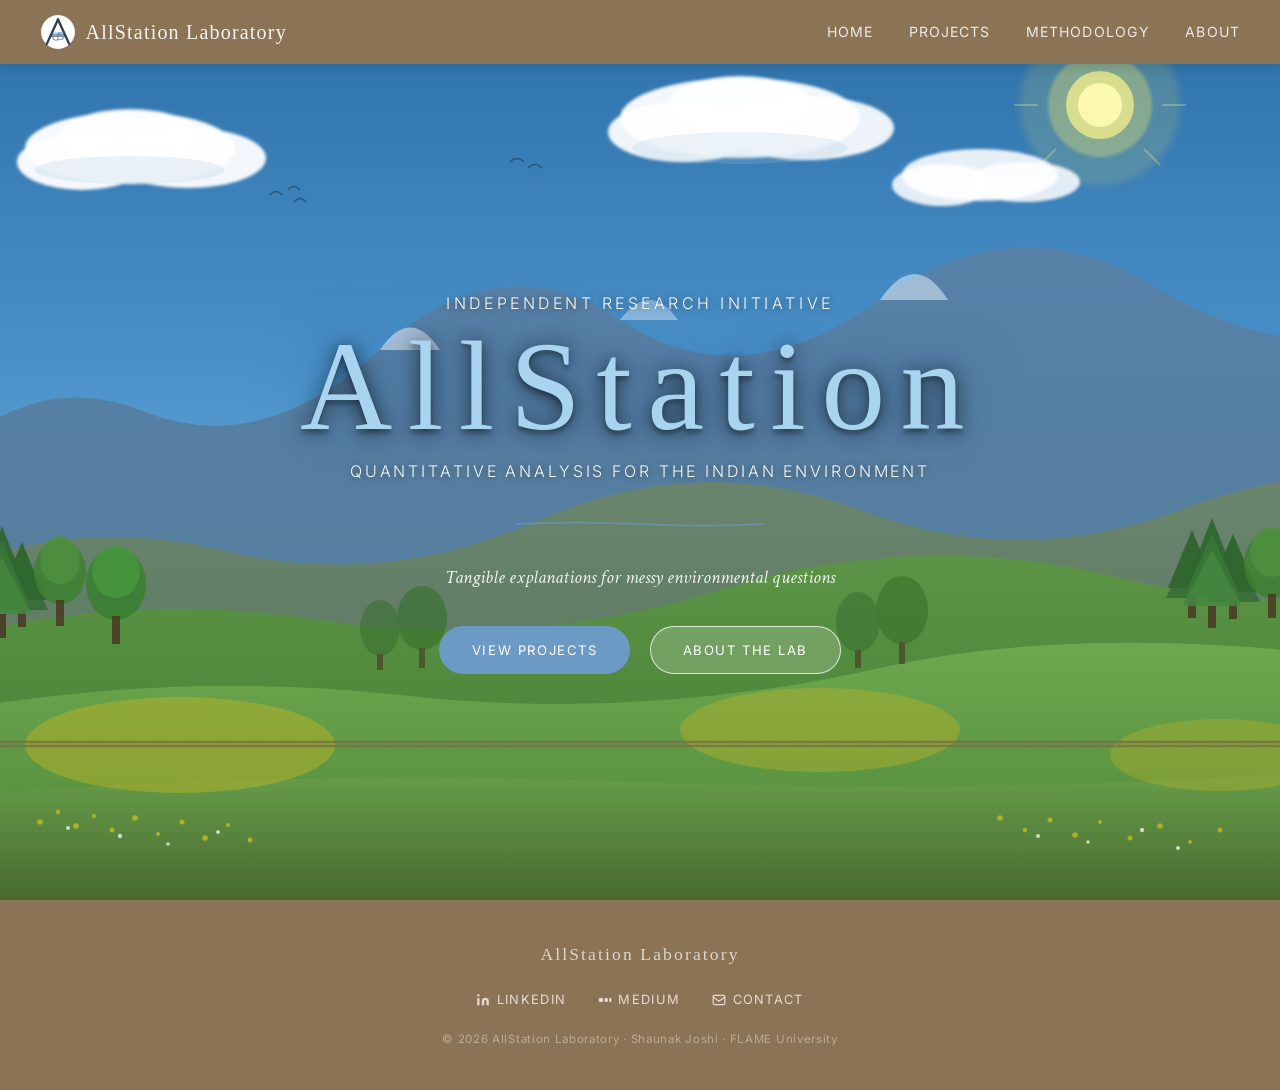
==== commit 4da99525: "Methodology section added, plus text tweaks" ====
--- a/index.html
+++ b/index.html
@@ -233,6 +233,7 @@
     <div class="nav-links">
       <a href="index.html">Home</a>
       <a href="projects.html">Projects</a>
+      <a href="methodology.html">Methodology</a>
       <a href="about.html">About</a>
     </div>
     <div class="hamburger" aria-label="Menu" role="button" tabindex="0">
